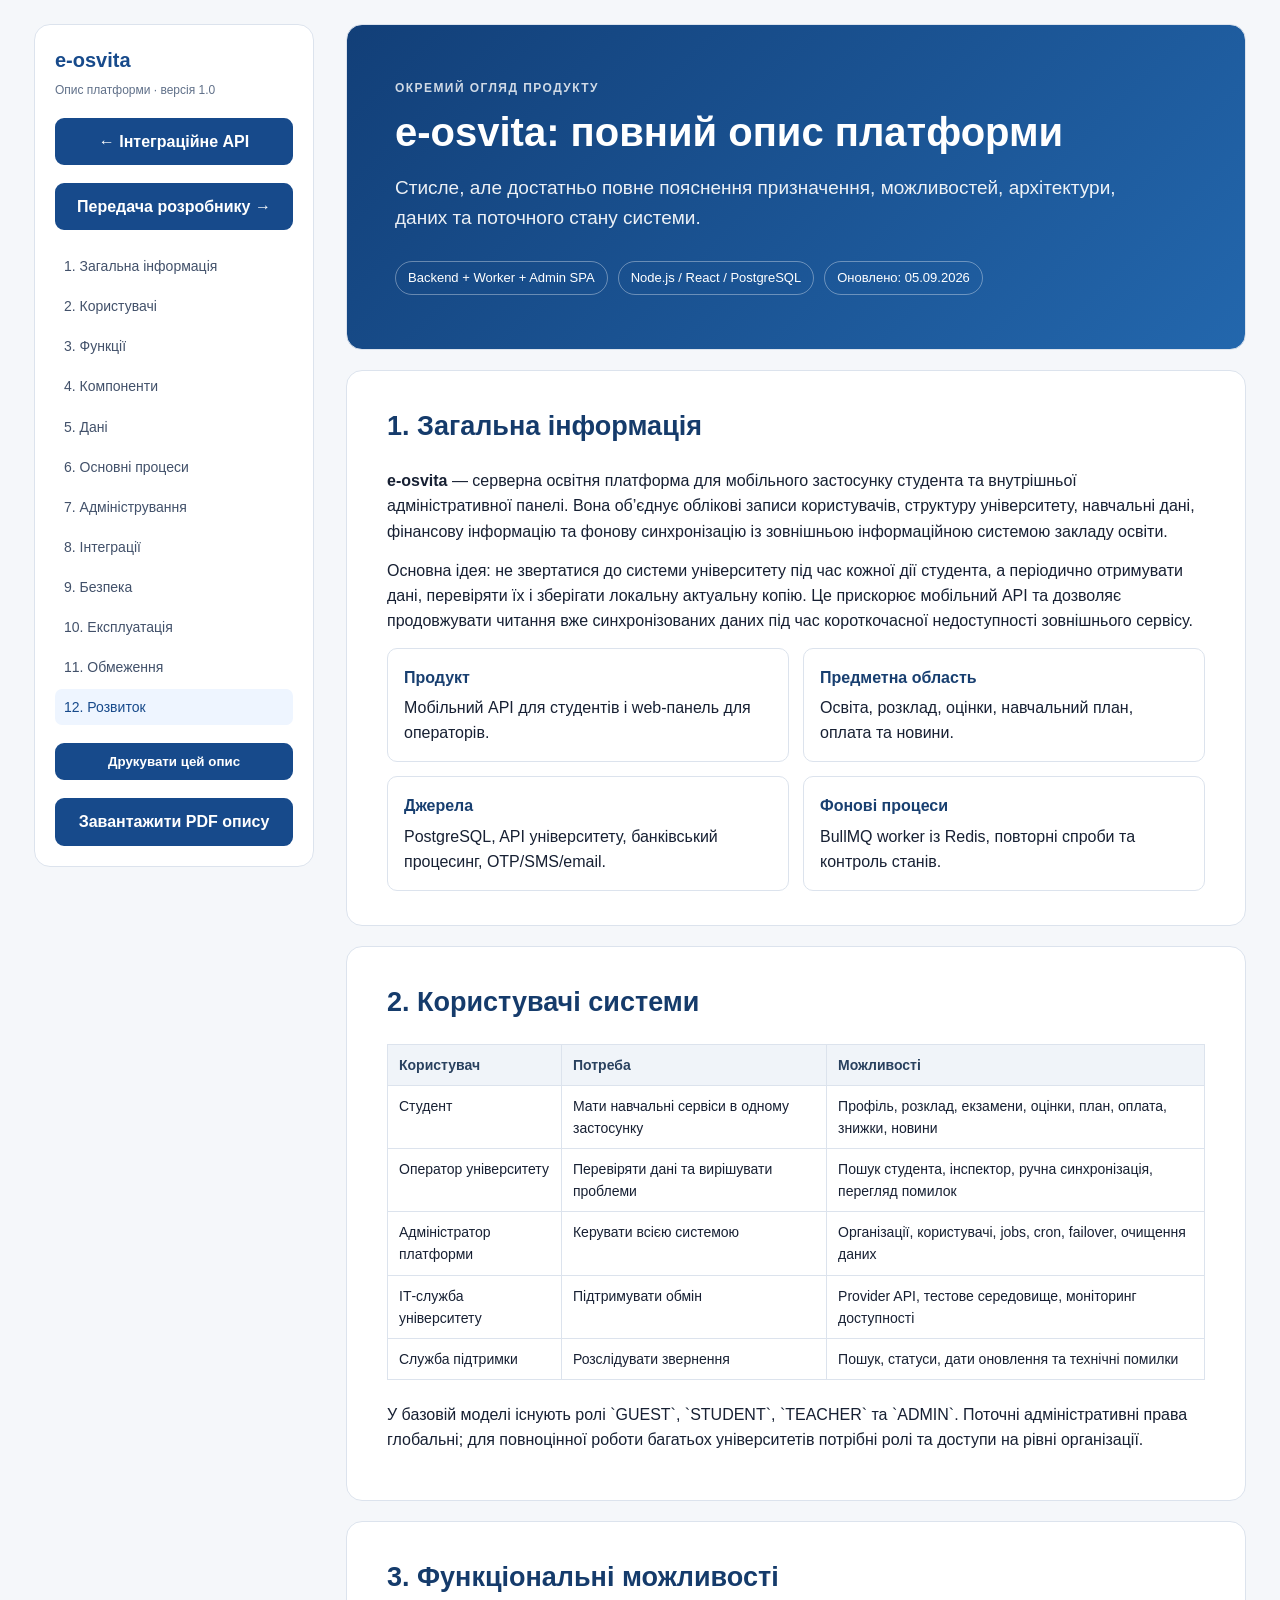
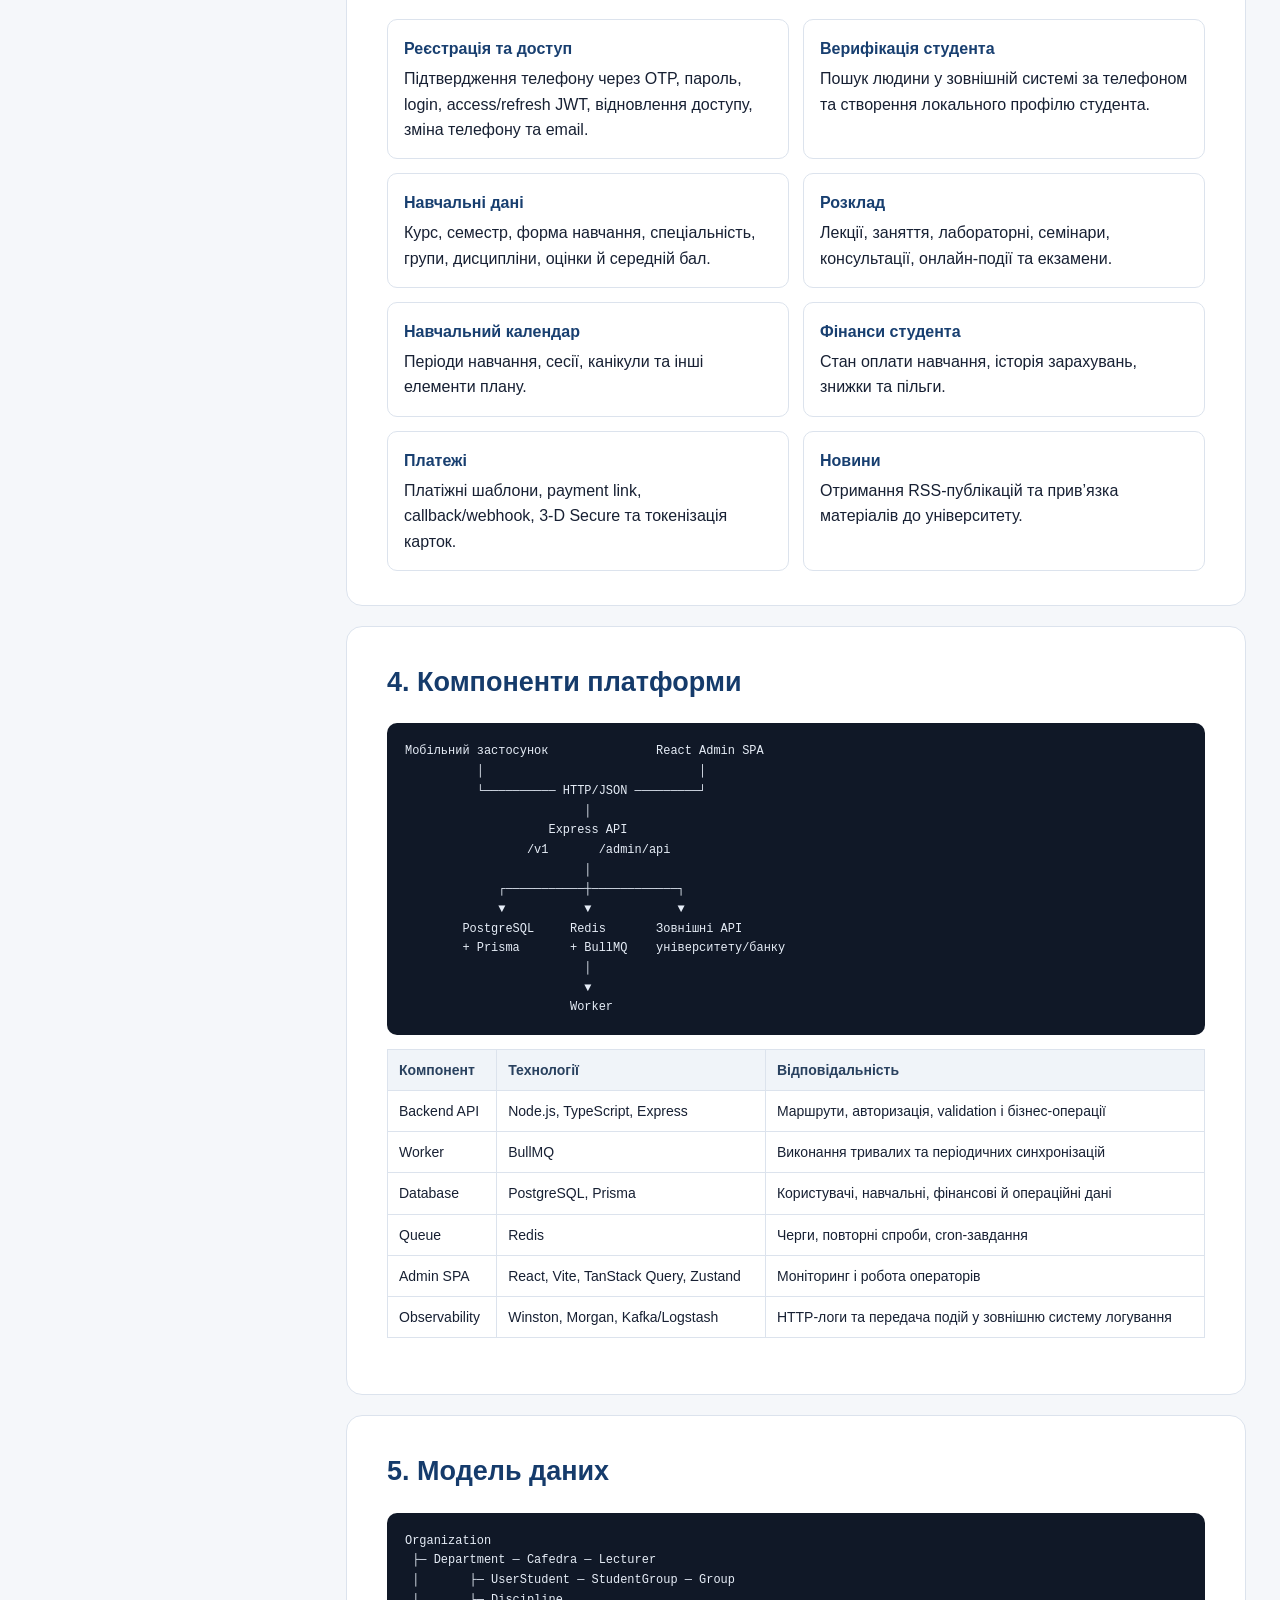
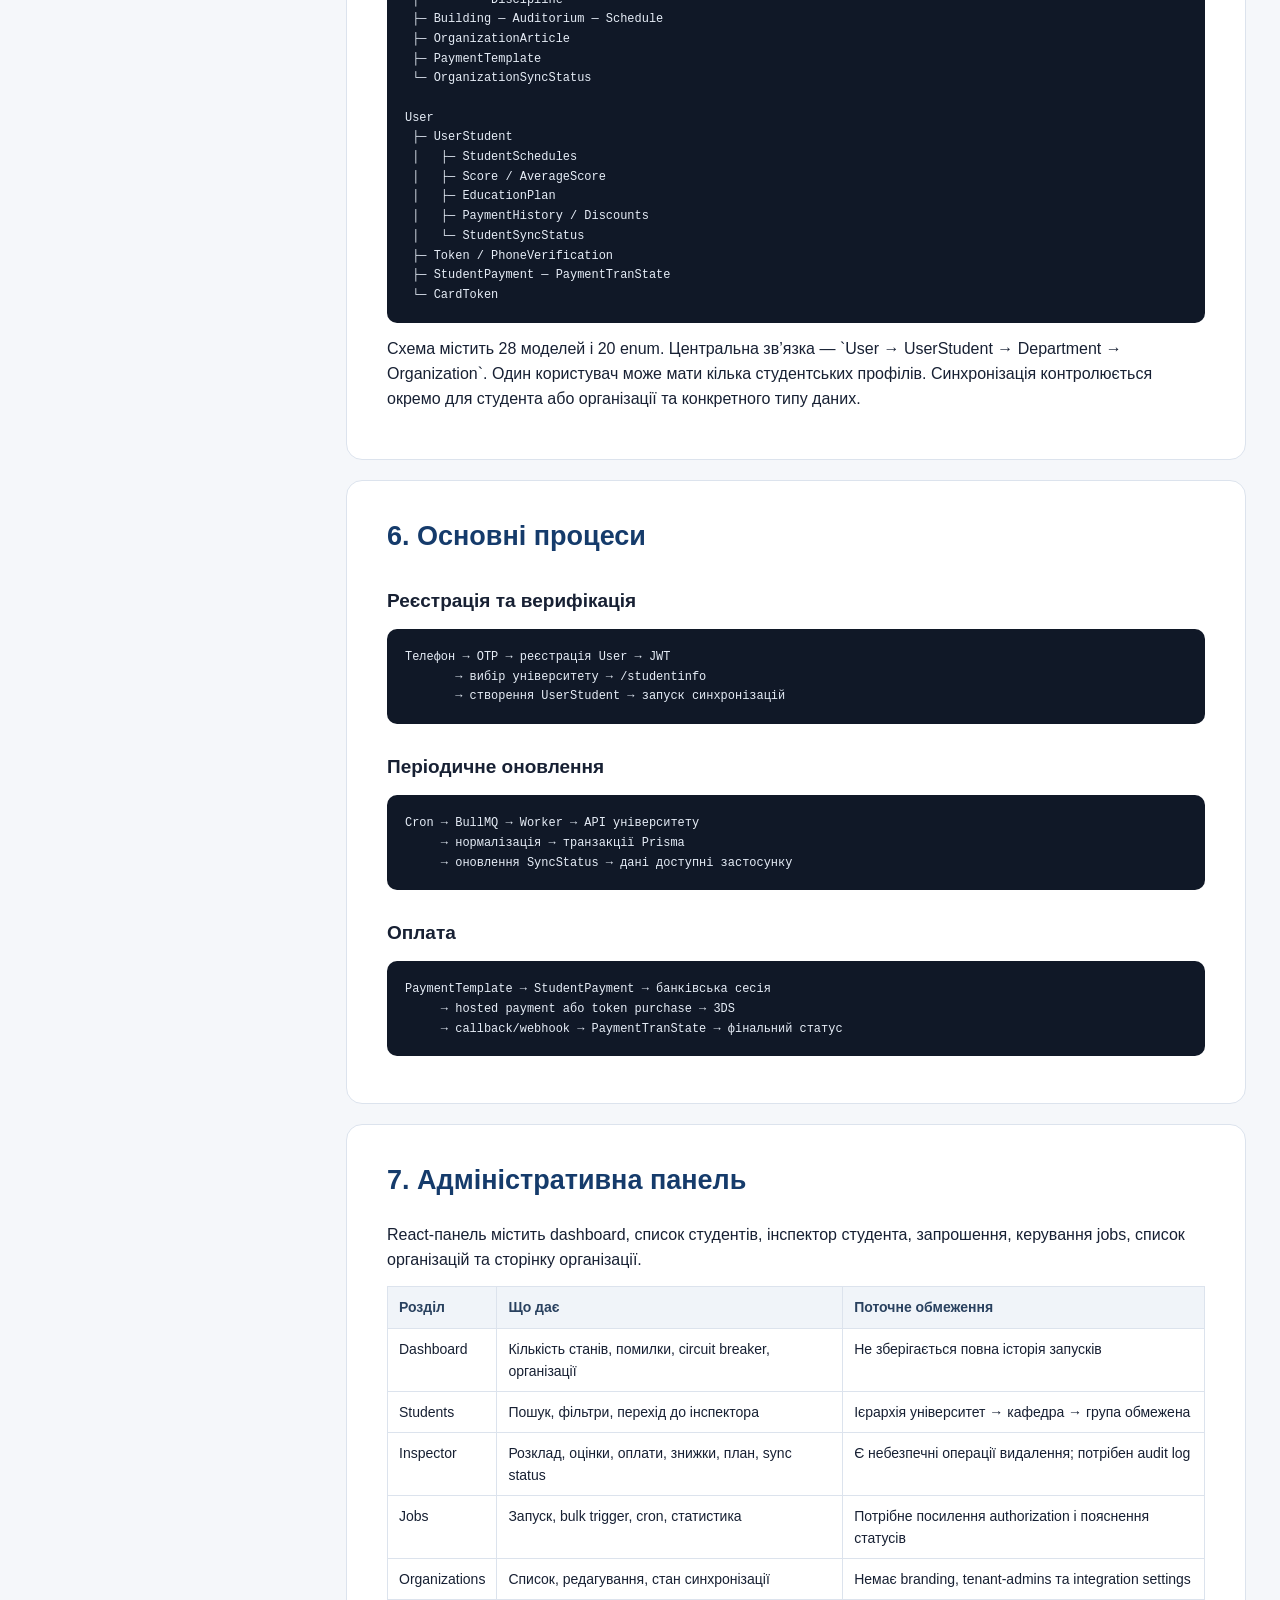
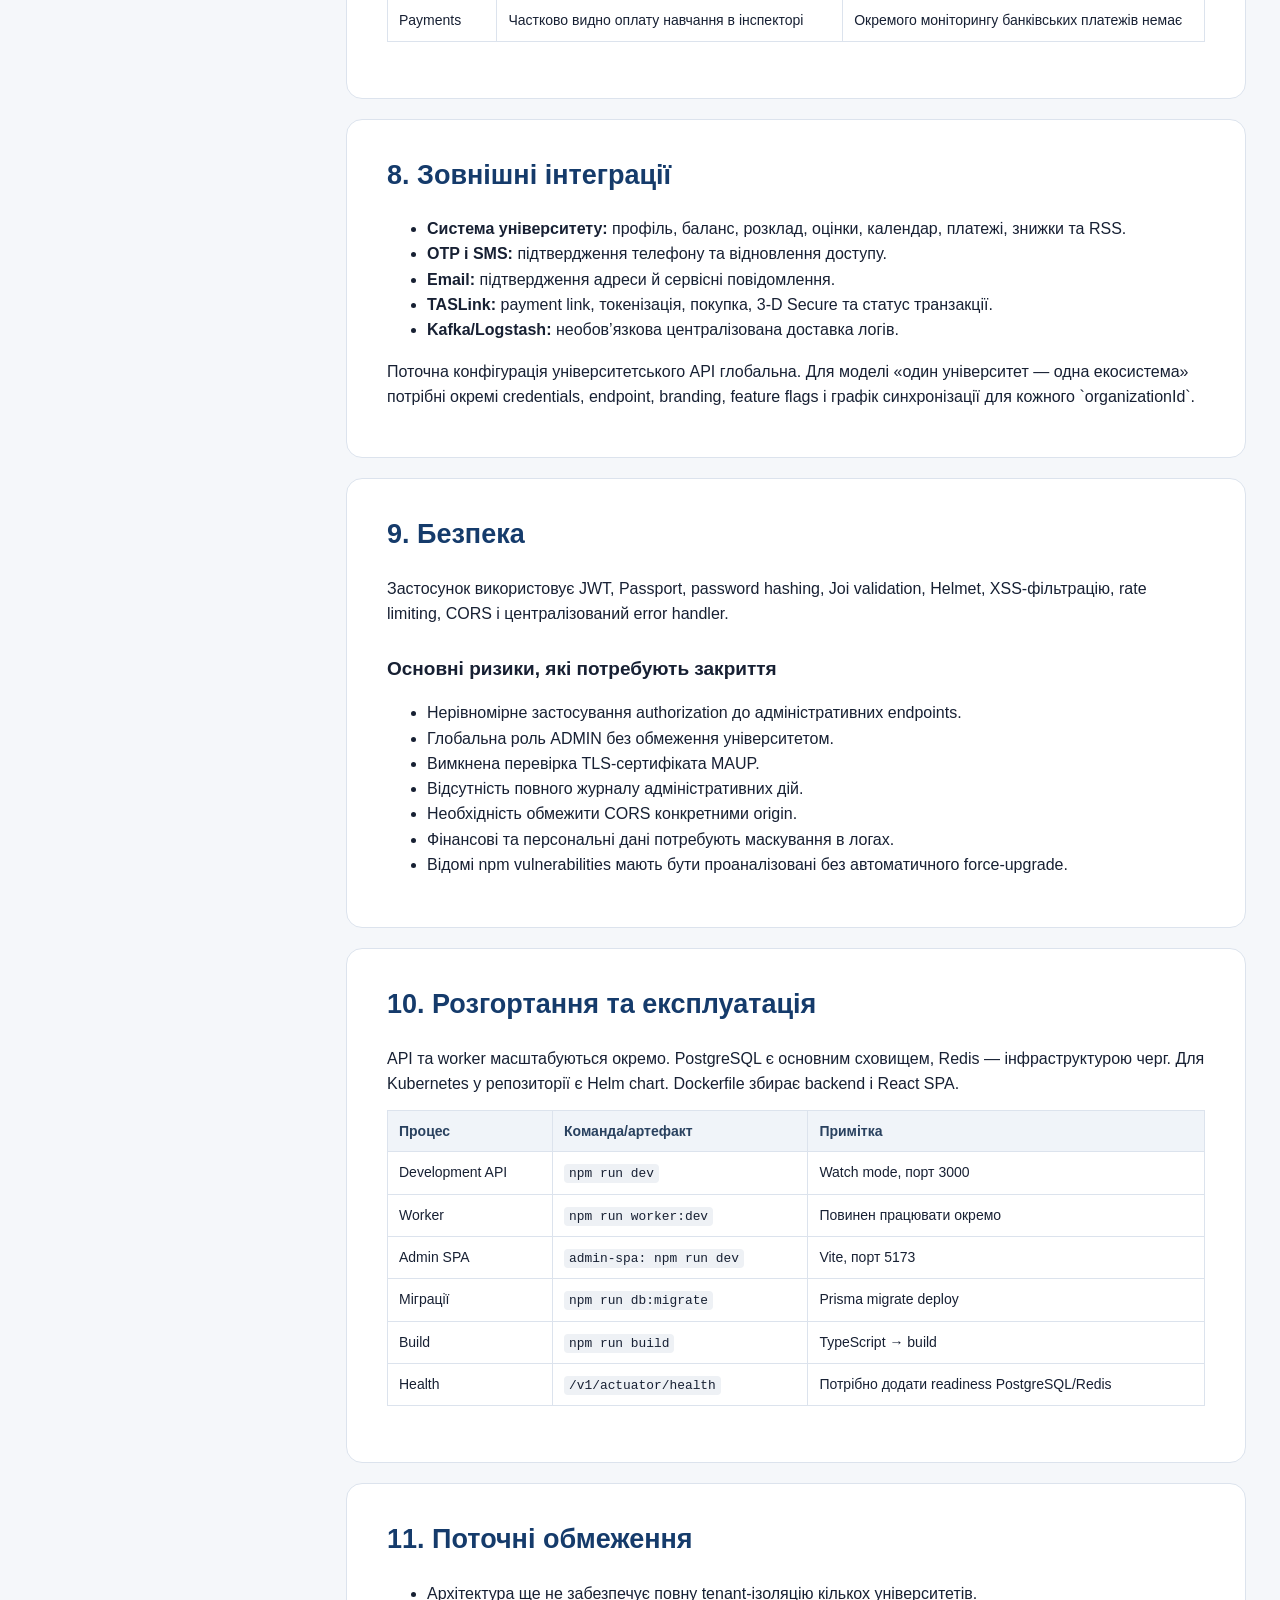
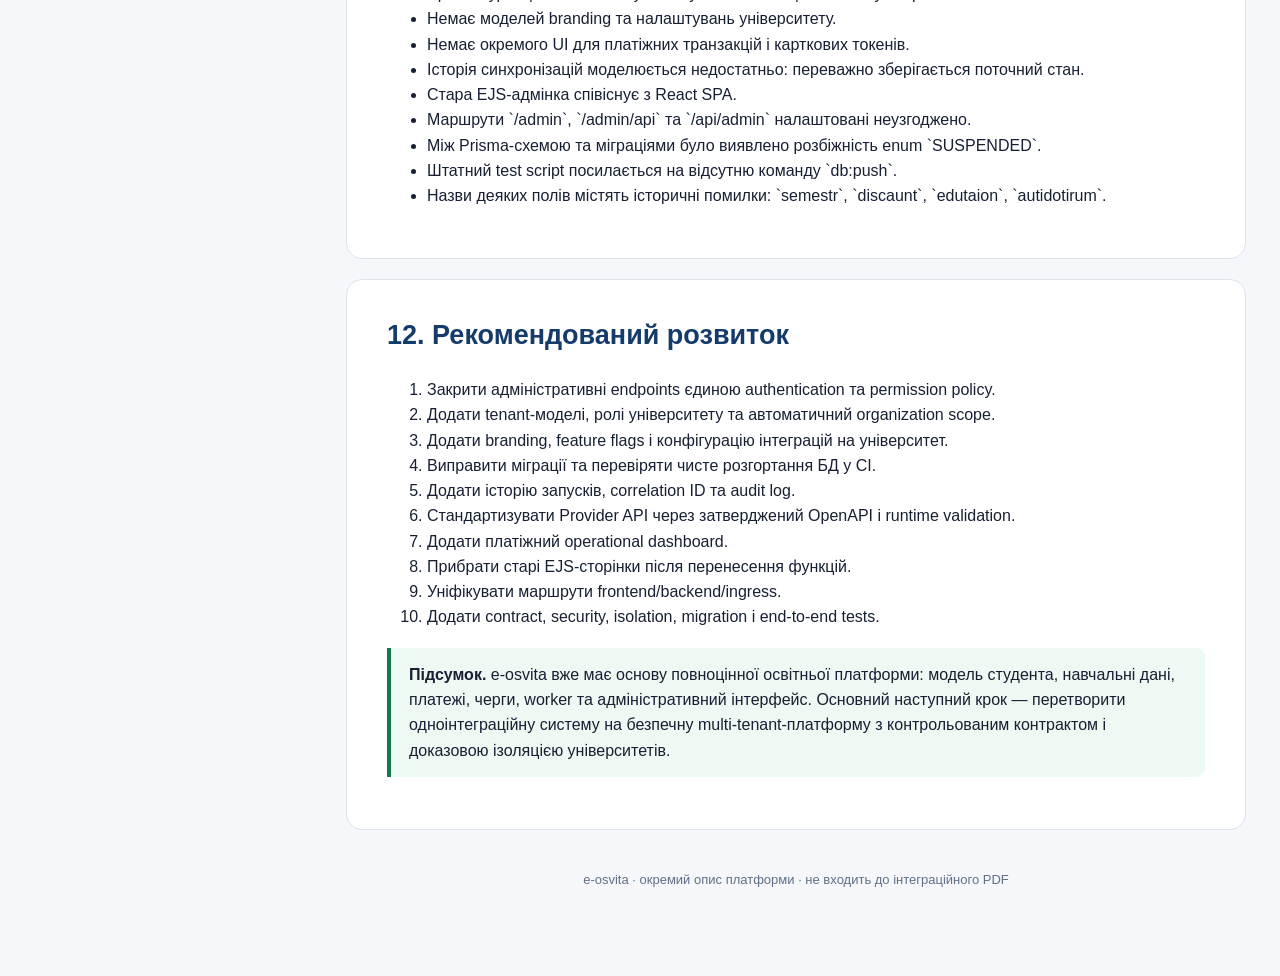
==== application-overview.html @ 5b898981 "Publish e-osvita documentation" ====
<!doctype html>
<html lang="uk">
<head>
  <meta charset="utf-8">
  <meta name="viewport" content="width=device-width,initial-scale=1">
  <title>e-osvita — повний опис платформи</title>
  <meta name="description" content="Стислий повний опис освітньої платформи e-osvita">
  <link rel="stylesheet" href="styles.css">
</head>
<body>
  <div class="layout">
    <aside class="sidebar">
      <div class="brand">e-osvita</div>
      <div class="version">Опис платформи · версія 1.0</div>
      <a class="print-button" style="display:block;text-align:center;text-decoration:none;margin:0 0 18px" href="index.html">← Інтеграційне API</a>
      <a class="print-button" style="display:block;text-align:center;text-decoration:none;margin:0 0 18px" href="developer-handover.html">Передача розробнику →</a>
      <nav class="toc" aria-label="Зміст">
        <a href="#summary">1. Загальна інформація</a>
        <a href="#users">2. Користувачі</a>
        <a href="#functions">3. Функції</a>
        <a href="#components">4. Компоненти</a>
        <a href="#data-model">5. Дані</a>
        <a href="#flows">6. Основні процеси</a>
        <a href="#admin">7. Адміністрування</a>
        <a href="#integrations">8. Інтеграції</a>
        <a href="#security-app">9. Безпека</a>
        <a href="#deployment">10. Експлуатація</a>
        <a href="#limits">11. Обмеження</a>
        <a href="#development">12. Розвиток</a>
      </nav>
      <button class="print-button" type="button" data-print>Друкувати цей опис</button>
      <a class="print-button" style="display:block;text-align:center;text-decoration:none" href="e-osvita-application-overview.pdf" download>Завантажити PDF опису</a>
    </aside>

    <main>
      <header class="hero">
        <div class="eyebrow">Окремий огляд продукту</div>
        <h1>e-osvita: повний опис платформи</h1>
        <p class="lead">Стисле, але достатньо повне пояснення призначення, можливостей, архітектури, даних та поточного стану системи.</p>
        <div class="meta">
          <span class="pill">Backend + Worker + Admin SPA</span>
          <span class="pill">Node.js / React / PostgreSQL</span>
          <span class="pill">Оновлено: 05.09.2026</span>
        </div>
      </header>

      <section id="summary">
        <h2>1. Загальна інформація</h2>
        <p><strong>e-osvita</strong> — серверна освітня платформа для мобільного застосунку студента та внутрішньої адміністративної панелі. Вона об’єднує облікові записи користувачів, структуру університету, навчальні дані, фінансову інформацію та фонову синхронізацію із зовнішньою інформаційною системою закладу освіти.</p>
        <p>Основна ідея: не звертатися до системи університету під час кожної дії студента, а періодично отримувати дані, перевіряти їх і зберігати локальну актуальну копію. Це прискорює мобільний API та дозволяє продовжувати читання вже синхронізованих даних під час короткочасної недоступності зовнішнього сервісу.</p>
        <div class="grid">
          <div class="card"><strong>Продукт</strong>Мобільний API для студентів і web-панель для операторів.</div>
          <div class="card"><strong>Предметна область</strong>Освіта, розклад, оцінки, навчальний план, оплата та новини.</div>
          <div class="card"><strong>Джерела</strong>PostgreSQL, API університету, банківський процесинг, OTP/SMS/email.</div>
          <div class="card"><strong>Фонові процеси</strong>BullMQ worker із Redis, повторні спроби та контроль станів.</div>
        </div>
      </section>

      <section id="users">
        <h2>2. Користувачі системи</h2>
        <table>
          <thead><tr><th>Користувач</th><th>Потреба</th><th>Можливості</th></tr></thead>
          <tbody>
            <tr><td>Студент</td><td>Мати навчальні сервіси в одному застосунку</td><td>Профіль, розклад, екзамени, оцінки, план, оплата, знижки, новини</td></tr>
            <tr><td>Оператор університету</td><td>Перевіряти дані та вирішувати проблеми</td><td>Пошук студента, інспектор, ручна синхронізація, перегляд помилок</td></tr>
            <tr><td>Адміністратор платформи</td><td>Керувати всією системою</td><td>Організації, користувачі, jobs, cron, failover, очищення даних</td></tr>
            <tr><td>ІТ-служба університету</td><td>Підтримувати обмін</td><td>Provider API, тестове середовище, моніторинг доступності</td></tr>
            <tr><td>Служба підтримки</td><td>Розслідувати звернення</td><td>Пошук, статуси, дати оновлення та технічні помилки</td></tr>
          </tbody>
        </table>
        <p>У базовій моделі існують ролі `GUEST`, `STUDENT`, `TEACHER` та `ADMIN`. Поточні адміністративні права глобальні; для повноцінної роботи багатьох університетів потрібні ролі та доступи на рівні організації.</p>
      </section>

      <section id="functions">
        <h2>3. Функціональні можливості</h2>
        <div class="grid">
          <div class="card"><strong>Реєстрація та доступ</strong>Підтвердження телефону через OTP, пароль, login, access/refresh JWT, відновлення доступу, зміна телефону та email.</div>
          <div class="card"><strong>Верифікація студента</strong>Пошук людини у зовнішній системі за телефоном та створення локального профілю студента.</div>
          <div class="card"><strong>Навчальні дані</strong>Курс, семестр, форма навчання, спеціальність, групи, дисципліни, оцінки й середній бал.</div>
          <div class="card"><strong>Розклад</strong>Лекції, заняття, лабораторні, семінари, консультації, онлайн-події та екзамени.</div>
          <div class="card"><strong>Навчальний календар</strong>Періоди навчання, сесії, канікули та інші елементи плану.</div>
          <div class="card"><strong>Фінанси студента</strong>Стан оплати навчання, історія зарахувань, знижки та пільги.</div>
          <div class="card"><strong>Платежі</strong>Платіжні шаблони, payment link, callback/webhook, 3-D Secure та токенізація карток.</div>
          <div class="card"><strong>Новини</strong>Отримання RSS-публікацій та прив’язка матеріалів до університету.</div>
        </div>
      </section>

      <section id="components" class="page-break">
        <h2>4. Компоненти платформи</h2>
        <pre><code>Мобільний застосунок               React Admin SPA
          │                              │
          └────────── HTTP/JSON ─────────┘
                         │
                    Express API
                 /v1       /admin/api
                         │
             ┌───────────┼────────────┐
             ▼           ▼            ▼
        PostgreSQL     Redis       Зовнішні API
        + Prisma       + BullMQ    університету/банку
                         │
                         ▼
                       Worker</code></pre>
        <table>
          <thead><tr><th>Компонент</th><th>Технології</th><th>Відповідальність</th></tr></thead>
          <tbody>
            <tr><td>Backend API</td><td>Node.js, TypeScript, Express</td><td>Маршрути, авторизація, validation і бізнес-операції</td></tr>
            <tr><td>Worker</td><td>BullMQ</td><td>Виконання тривалих та періодичних синхронізацій</td></tr>
            <tr><td>Database</td><td>PostgreSQL, Prisma</td><td>Користувачі, навчальні, фінансові й операційні дані</td></tr>
            <tr><td>Queue</td><td>Redis</td><td>Черги, повторні спроби, cron-завдання</td></tr>
            <tr><td>Admin SPA</td><td>React, Vite, TanStack Query, Zustand</td><td>Моніторинг і робота операторів</td></tr>
            <tr><td>Observability</td><td>Winston, Morgan, Kafka/Logstash</td><td>HTTP-логи та передача подій у зовнішню систему логування</td></tr>
          </tbody>
        </table>
      </section>

      <section id="data-model">
        <h2>5. Модель даних</h2>
        <pre><code>Organization
 ├─ Department ─ Cafedra ─ Lecturer
 │       ├─ UserStudent ─ StudentGroup ─ Group
 │       └─ Discipline
 ├─ Building ─ Auditorium ─ Schedule
 ├─ OrganizationArticle
 ├─ PaymentTemplate
 └─ OrganizationSyncStatus

User
 ├─ UserStudent
 │   ├─ StudentSchedules
 │   ├─ Score / AverageScore
 │   ├─ EducationPlan
 │   ├─ PaymentHistory / Discounts
 │   └─ StudentSyncStatus
 ├─ Token / PhoneVerification
 ├─ StudentPayment ─ PaymentTranState
 └─ CardToken</code></pre>
        <p>Схема містить 28 моделей і 20 enum. Центральна зв’язка — `User → UserStudent → Department → Organization`. Один користувач може мати кілька студентських профілів. Синхронізація контролюється окремо для студента або організації та конкретного типу даних.</p>
      </section>

      <section id="flows">
        <h2>6. Основні процеси</h2>
        <h3>Реєстрація та верифікація</h3>
        <pre><code>Телефон → OTP → реєстрація User → JWT
       → вибір університету → /studentinfo
       → створення UserStudent → запуск синхронізацій</code></pre>
        <h3>Періодичне оновлення</h3>
        <pre><code>Cron → BullMQ → Worker → API університету
     → нормалізація → транзакції Prisma
     → оновлення SyncStatus → дані доступні застосунку</code></pre>
        <h3>Оплата</h3>
        <pre><code>PaymentTemplate → StudentPayment → банківська сесія
     → hosted payment або token purchase → 3DS
     → callback/webhook → PaymentTranState → фінальний статус</code></pre>
      </section>

      <section id="admin">
        <h2>7. Адміністративна панель</h2>
        <p>React-панель містить dashboard, список студентів, інспектор студента, запрошення, керування jobs, список організацій та сторінку організації.</p>
        <table>
          <thead><tr><th>Розділ</th><th>Що дає</th><th>Поточне обмеження</th></tr></thead>
          <tbody>
            <tr><td>Dashboard</td><td>Кількість станів, помилки, circuit breaker, організації</td><td>Не зберігається повна історія запусків</td></tr>
            <tr><td>Students</td><td>Пошук, фільтри, перехід до інспектора</td><td>Ієрархія університет → кафедра → група обмежена</td></tr>
            <tr><td>Inspector</td><td>Розклад, оцінки, оплати, знижки, план, sync status</td><td>Є небезпечні операції видалення; потрібен audit log</td></tr>
            <tr><td>Jobs</td><td>Запуск, bulk trigger, cron, статистика</td><td>Потрібне посилення authorization і пояснення статусів</td></tr>
            <tr><td>Organizations</td><td>Список, редагування, стан синхронізації</td><td>Немає branding, tenant-admins та integration settings</td></tr>
            <tr><td>Payments</td><td>Частково видно оплату навчання в інспекторі</td><td>Окремого моніторингу банківських платежів немає</td></tr>
          </tbody>
        </table>
      </section>

      <section id="integrations">
        <h2>8. Зовнішні інтеграції</h2>
        <ul>
          <li><strong>Система університету:</strong> профіль, баланс, розклад, оцінки, календар, платежі, знижки та RSS.</li>
          <li><strong>OTP і SMS:</strong> підтвердження телефону та відновлення доступу.</li>
          <li><strong>Email:</strong> підтвердження адреси й сервісні повідомлення.</li>
          <li><strong>TASLink:</strong> payment link, токенізація, покупка, 3-D Secure та статус транзакції.</li>
          <li><strong>Kafka/Logstash:</strong> необов’язкова централізована доставка логів.</li>
        </ul>
        <p>Поточна конфігурація університетського API глобальна. Для моделі «один університет — одна екосистема» потрібні окремі credentials, endpoint, branding, feature flags і графік синхронізації для кожного `organizationId`.</p>
      </section>

      <section id="security-app" class="page-break">
        <h2>9. Безпека</h2>
        <p>Застосунок використовує JWT, Passport, password hashing, Joi validation, Helmet, XSS-фільтрацію, rate limiting, CORS і централізований error handler.</p>
        <h3>Основні ризики, які потребують закриття</h3>
        <ul>
          <li>Нерівномірне застосування authorization до адміністративних endpoints.</li>
          <li>Глобальна роль ADMIN без обмеження університетом.</li>
          <li>Вимкнена перевірка TLS-сертифіката MAUP.</li>
          <li>Відсутність повного журналу адміністративних дій.</li>
          <li>Необхідність обмежити CORS конкретними origin.</li>
          <li>Фінансові та персональні дані потребують маскування в логах.</li>
          <li>Відомі npm vulnerabilities мають бути проаналізовані без автоматичного force-upgrade.</li>
        </ul>
      </section>

      <section id="deployment">
        <h2>10. Розгортання та експлуатація</h2>
        <p>API та worker масштабуються окремо. PostgreSQL є основним сховищем, Redis — інфраструктурою черг. Для Kubernetes у репозиторії є Helm chart. Dockerfile збирає backend і React SPA.</p>
        <table>
          <thead><tr><th>Процес</th><th>Команда/артефакт</th><th>Примітка</th></tr></thead>
          <tbody>
            <tr><td>Development API</td><td><code>npm run dev</code></td><td>Watch mode, порт 3000</td></tr>
            <tr><td>Worker</td><td><code>npm run worker:dev</code></td><td>Повинен працювати окремо</td></tr>
            <tr><td>Admin SPA</td><td><code>admin-spa: npm run dev</code></td><td>Vite, порт 5173</td></tr>
            <tr><td>Міграції</td><td><code>npm run db:migrate</code></td><td>Prisma migrate deploy</td></tr>
            <tr><td>Build</td><td><code>npm run build</code></td><td>TypeScript → build</td></tr>
            <tr><td>Health</td><td><code>/v1/actuator/health</code></td><td>Потрібно додати readiness PostgreSQL/Redis</td></tr>
          </tbody>
        </table>
      </section>

      <section id="limits">
        <h2>11. Поточні обмеження</h2>
        <ul>
          <li>Архітектура ще не забезпечує повну tenant-ізоляцію кількох університетів.</li>
          <li>Немає моделей branding та налаштувань університету.</li>
          <li>Немає окремого UI для платіжних транзакцій і карткових токенів.</li>
          <li>Історія синхронізацій моделюється недостатньо: переважно зберігається поточний стан.</li>
          <li>Стара EJS-адмінка співіснує з React SPA.</li>
          <li>Маршрути `/admin`, `/admin/api` та `/api/admin` налаштовані неузгоджено.</li>
          <li>Між Prisma-схемою та міграціями було виявлено розбіжність enum `SUSPENDED`.</li>
          <li>Штатний test script посилається на відсутню команду `db:push`.</li>
          <li>Назви деяких полів містять історичні помилки: `semestr`, `discaunt`, `edutaion`, `autidotirum`.</li>
        </ul>
      </section>

      <section id="development">
        <h2>12. Рекомендований розвиток</h2>
        <ol>
          <li>Закрити адміністративні endpoints єдиною authentication та permission policy.</li>
          <li>Додати tenant-моделі, ролі університету та автоматичний organization scope.</li>
          <li>Додати branding, feature flags і конфігурацію інтеграцій на університет.</li>
          <li>Виправити міграції та перевіряти чисте розгортання БД у CI.</li>
          <li>Додати історію запусків, correlation ID та audit log.</li>
          <li>Стандартизувати Provider API через затверджений OpenAPI і runtime validation.</li>
          <li>Додати платіжний operational dashboard.</li>
          <li>Прибрати старі EJS-сторінки після перенесення функцій.</li>
          <li>Уніфікувати маршрути frontend/backend/ingress.</li>
          <li>Додати contract, security, isolation, migration і end-to-end tests.</li>
        </ol>
        <div class="callout good"><strong>Підсумок.</strong> e-osvita вже має основу повноцінної освітньої платформи: модель студента, навчальні дані, платежі, черги, worker та адміністративний інтерфейс. Основний наступний крок — перетворити одноінтеграційну систему на безпечну multi-tenant-платформу з контрольованим контрактом і доказовою ізоляцією університетів.</div>
      </section>

      <div class="footer">e-osvita · окремий опис платформи · не входить до інтеграційного PDF</div>
    </main>
  </div>
  <script src="app.js"></script>
</body>
</html>
---- styles.css ----
:root {
  --ink: #172033;
  --muted: #607089;
  --line: #dce3ed;
  --brand: #174a8b;
  --brand-soft: #eef5ff;
  --good: #137a4d;
  --warn: #9a6700;
  --danger: #b42318;
  --paper: #fff;
  --canvas: #f5f7fa;
}

* { box-sizing: border-box; }
html { scroll-behavior: smooth; }
body { margin: 0; color: var(--ink); background: var(--canvas); font: 16px/1.58 Arial, sans-serif; }
a { color: var(--brand); }
.layout { display: grid; grid-template-columns: 280px minmax(0, 920px); gap: 32px; max-width: 1260px; margin: 0 auto; padding: 24px; }
.sidebar { position: sticky; top: 16px; align-self: start; max-height: calc(100vh - 32px); overflow: auto; background: var(--paper); border: 1px solid var(--line); border-radius: 16px; padding: 20px; }
.brand { font-weight: 800; color: var(--brand); font-size: 20px; margin-bottom: 4px; }
.version { color: var(--muted); font-size: 12px; margin-bottom: 18px; }
.toc { display: grid; gap: 4px; }
.toc a { color: #42516a; text-decoration: none; padding: 7px 9px; border-radius: 7px; font-size: 14px; }
.toc a:hover, .toc a.active { color: var(--brand); background: var(--brand-soft); }
.print-button { width: 100%; margin-top: 18px; padding: 11px; border: 0; border-radius: 9px; background: var(--brand); color: white; font-weight: 700; cursor: pointer; }
main { min-width: 0; }
.hero, section { background: var(--paper); border: 1px solid var(--line); border-radius: 16px; padding: 34px 40px; margin-bottom: 20px; }
.hero { padding: 54px 48px; background: linear-gradient(135deg, #123f78, #2367ad); color: white; }
.eyebrow { text-transform: uppercase; letter-spacing: .12em; font-size: 12px; font-weight: 700; opacity: .8; }
h1 { font-size: 40px; line-height: 1.12; margin: 12px 0 18px; }
h2 { margin: 0 0 20px; color: #153b6b; font-size: 27px; }
h3 { margin: 28px 0 10px; font-size: 19px; }
p { margin: 8px 0 14px; }
.lead { font-size: 19px; max-width: 760px; opacity: .92; }
.meta { display: flex; flex-wrap: wrap; gap: 10px; margin-top: 28px; }
.pill { border: 1px solid rgba(255,255,255,.35); border-radius: 999px; padding: 6px 12px; font-size: 13px; }
.callout { border-left: 4px solid var(--brand); background: var(--brand-soft); padding: 14px 18px; margin: 18px 0; border-radius: 0 9px 9px 0; }
.callout.warning { border-color: var(--warn); background: #fff8e6; }
.callout.danger { border-color: var(--danger); background: #fff1f0; }
.callout.good { border-color: var(--good); background: #edf9f3; }
.grid { display: grid; grid-template-columns: repeat(2, minmax(0, 1fr)); gap: 14px; }
.card { border: 1px solid var(--line); border-radius: 10px; padding: 16px; }
.card strong { display: block; color: #183f70; margin-bottom: 5px; }
table { width: 100%; border-collapse: collapse; margin: 14px 0 22px; font-size: 14px; }
th, td { border: 1px solid var(--line); text-align: left; vertical-align: top; padding: 9px 11px; }
th { background: #f0f4f9; color: #29415f; }
code { font-family: "Courier New", monospace; font-size: .92em; background: #eef1f5; padding: 2px 5px; border-radius: 4px; }
pre { overflow: auto; background: #101827; color: #e6edf7; border-radius: 10px; padding: 18px; line-height: 1.48; font-size: 13px; }
pre code { background: transparent; padding: 0; color: inherit; }
.method { display: inline-block; min-width: 48px; text-align: center; color: white; background: #1f6f50; padding: 2px 7px; border-radius: 4px; font: 700 11px Arial; }
.status { font-weight: 700; }
.current { color: var(--warn); }
.target { color: var(--good); }
.page-break { break-before: page; }
.footer { text-align: center; color: var(--muted); font-size: 13px; padding: 20px; }

@media (max-width: 900px) {
  .layout { display: block; padding: 12px; }
  .sidebar { position: static; max-height: none; margin-bottom: 14px; }
  .toc { grid-template-columns: repeat(2, minmax(0, 1fr)); }
  .hero, section { padding: 25px 20px; }
  h1 { font-size: 31px; }
  .grid { grid-template-columns: 1fr; }
}

@page { size: A4; margin: 16mm 14mm 18mm; }
@media print {
  body { background: white; font-size: 10pt; color: #111827; }
  .layout { display: block; max-width: none; padding: 0; }
  .sidebar { display: none; }
  .hero, section { border: 0; border-radius: 0; padding: 0; margin: 0 0 9mm; }
  .hero { min-height: 238mm; display: flex; flex-direction: column; justify-content: center; background: white; color: #17365d; break-after: page; }
  h1 { font-size: 27pt; }
  h2 { font-size: 18pt; border-bottom: 1px solid #9fb4cc; padding-bottom: 3mm; break-after: avoid; }
  h3 { font-size: 13pt; break-after: avoid; }
  table, pre, .card, .callout { break-inside: avoid; }
  pre { white-space: pre-wrap; font-size: 8pt; }
  a { color: inherit; text-decoration: none; }
  .footer { display: none; }
}
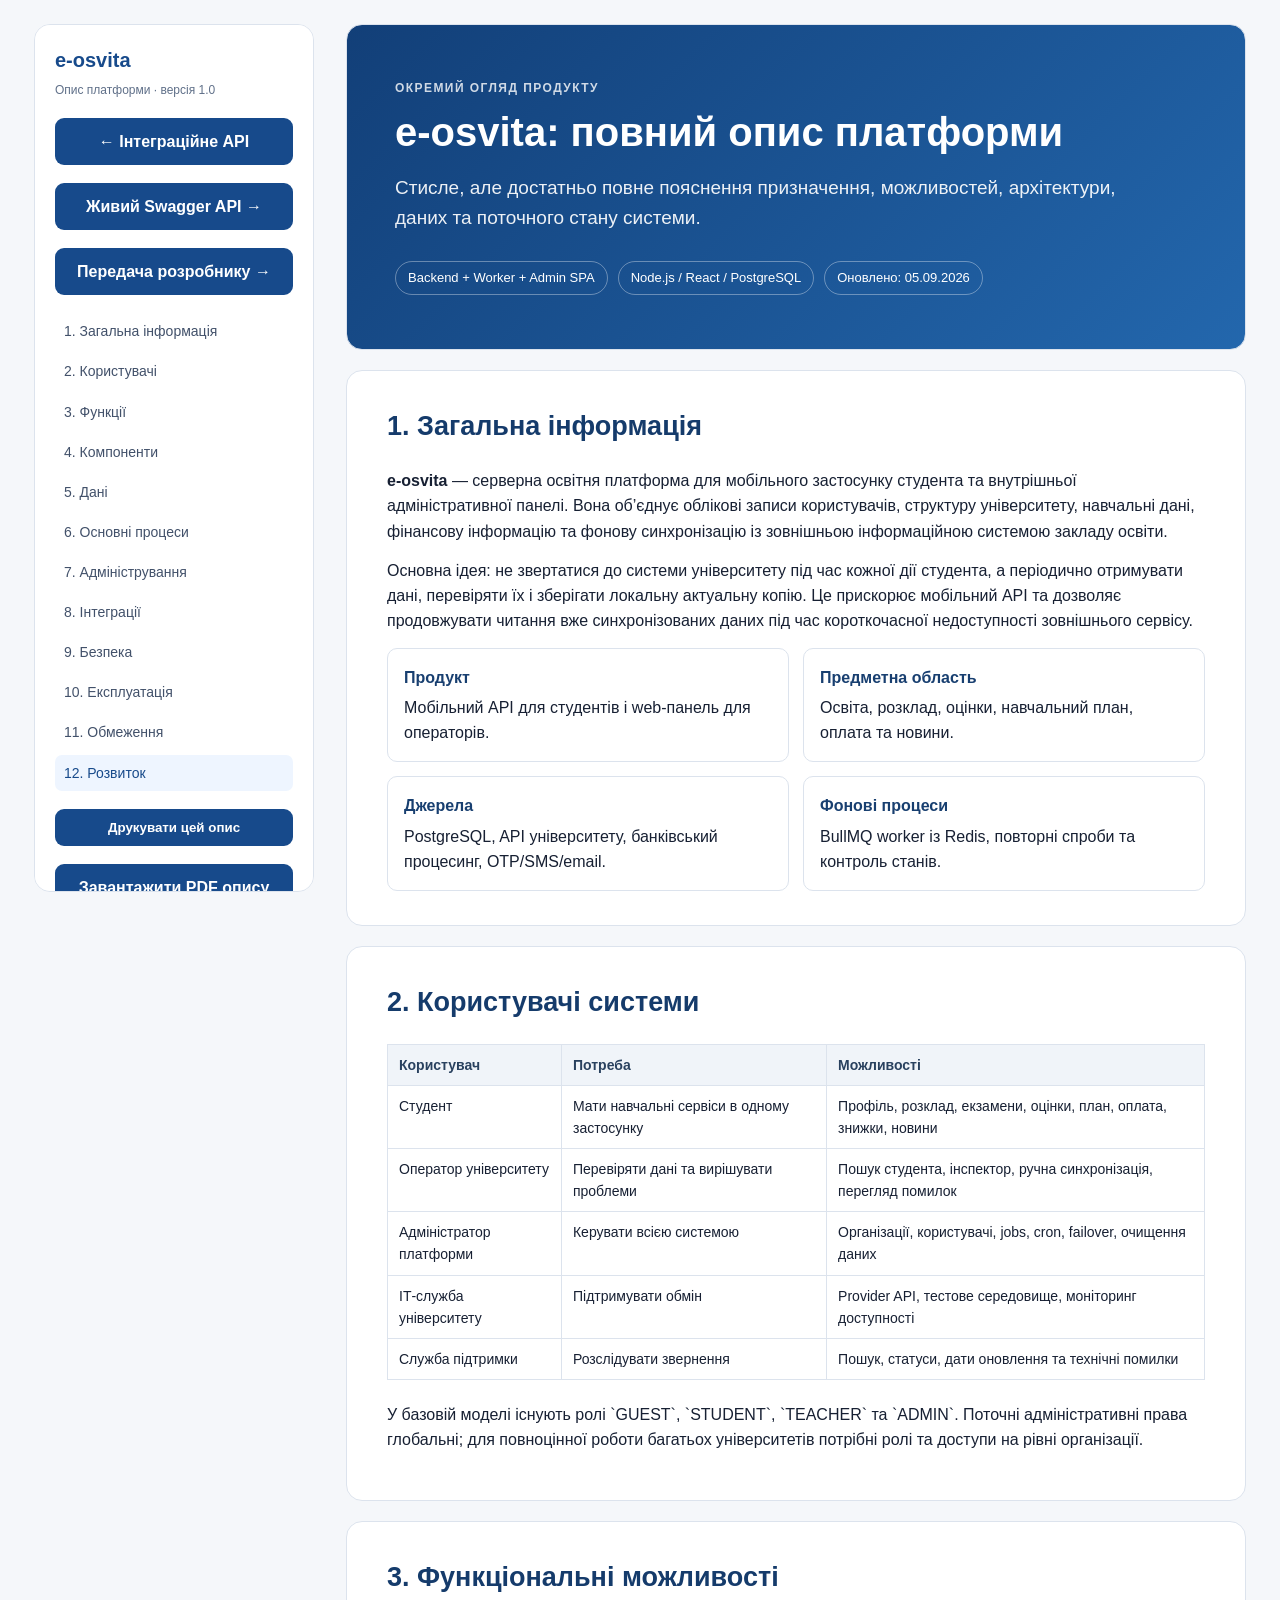
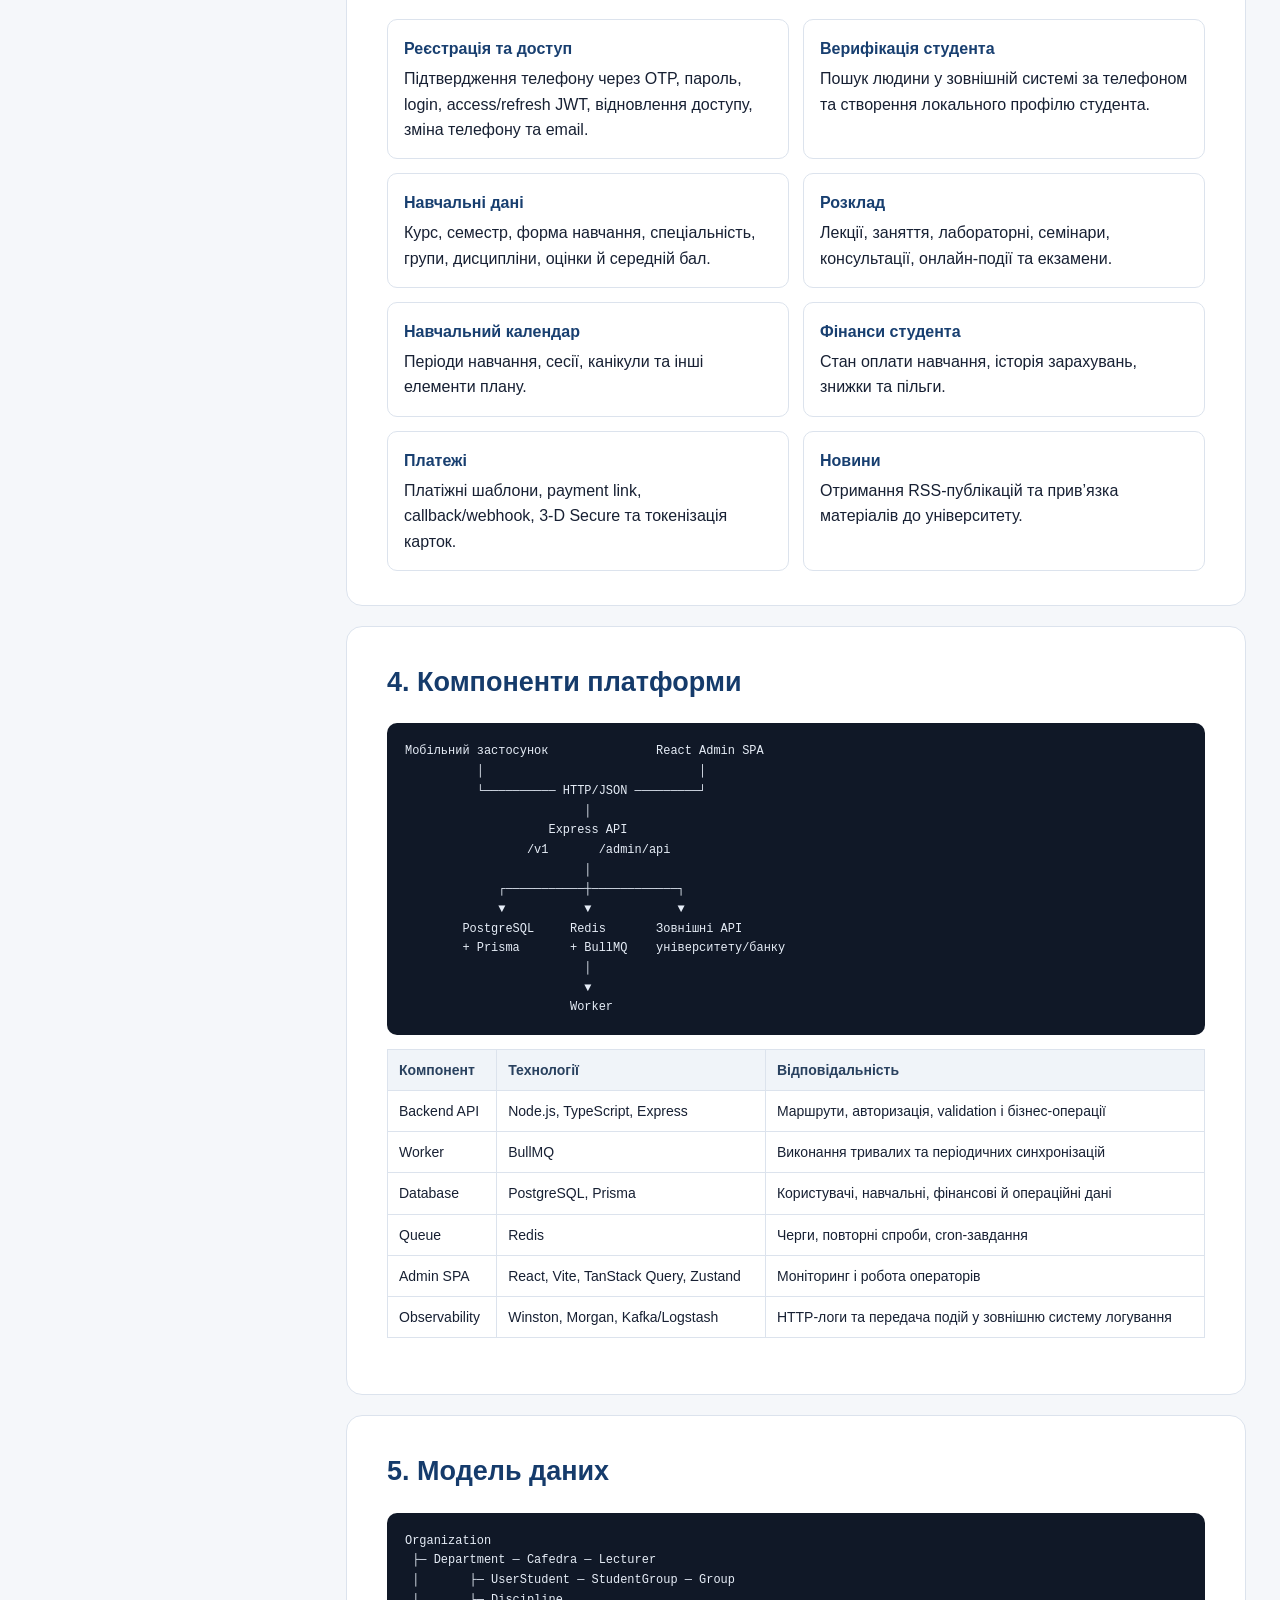
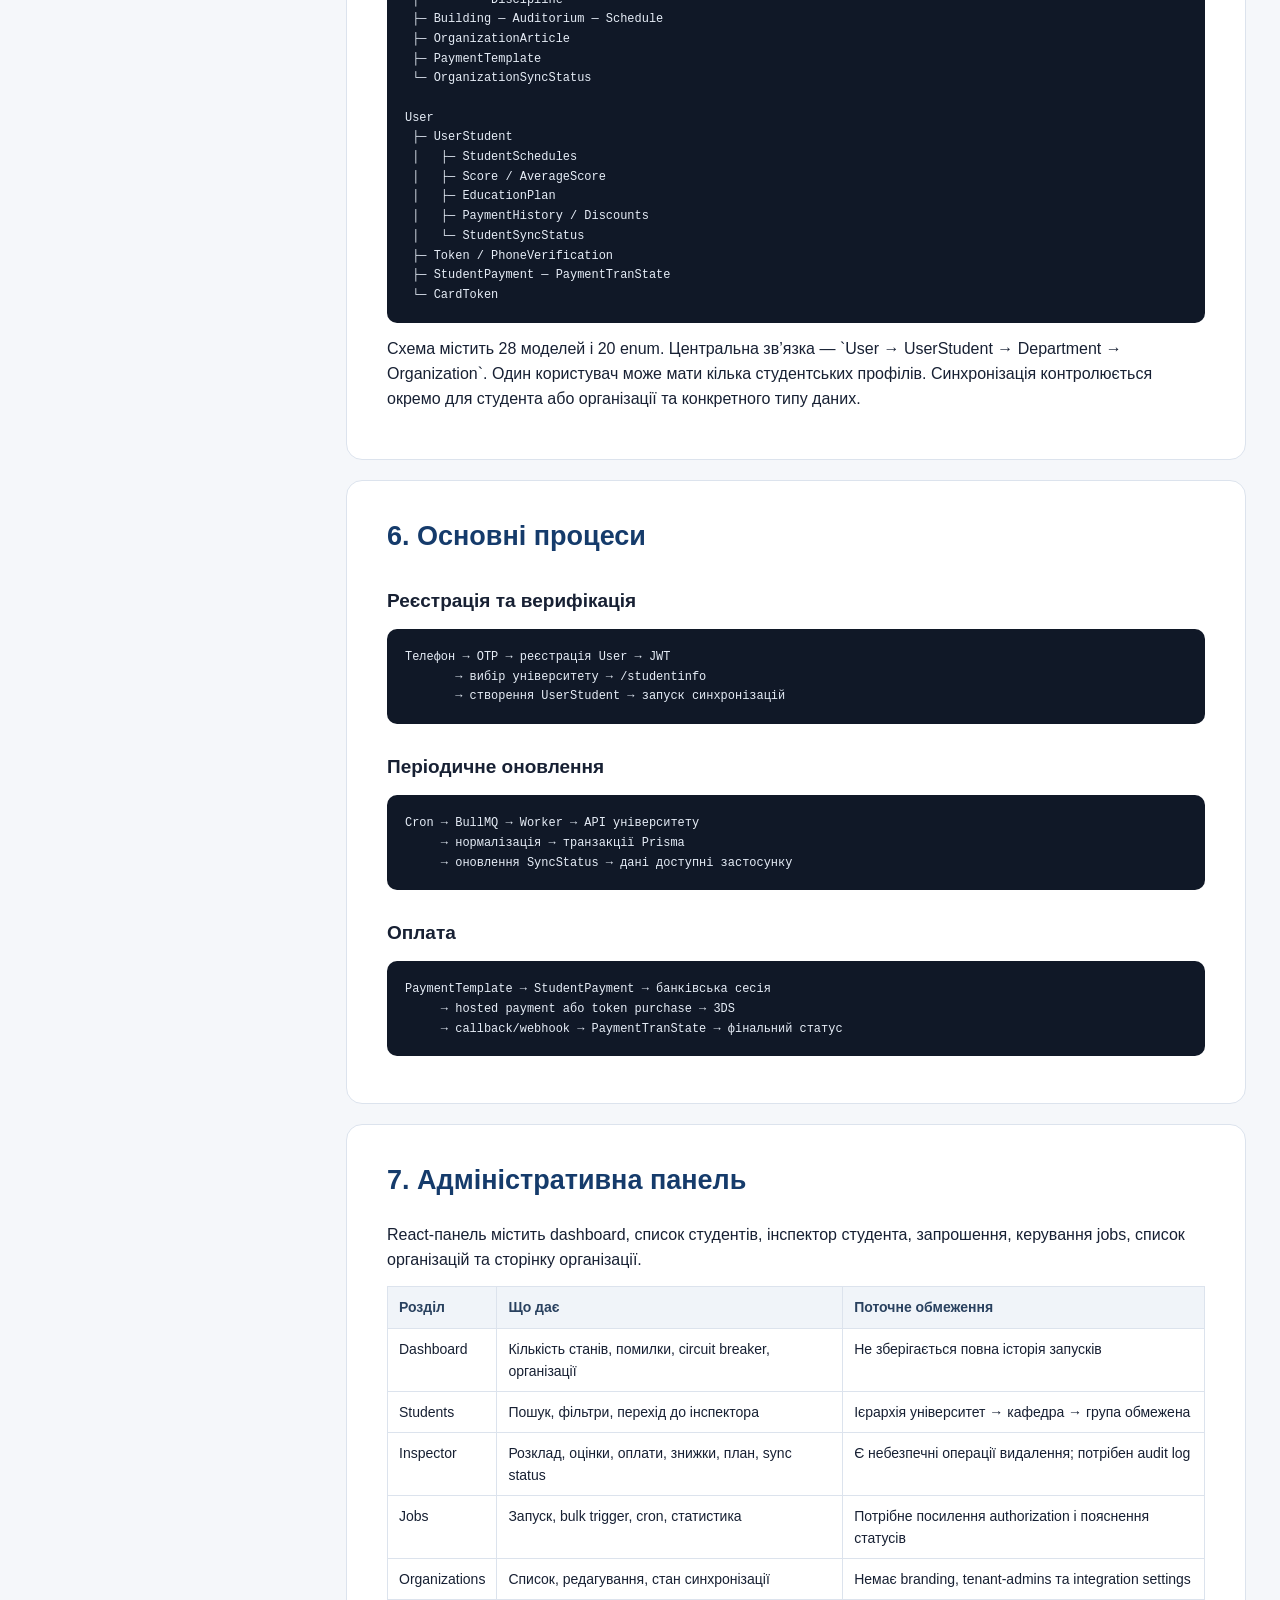
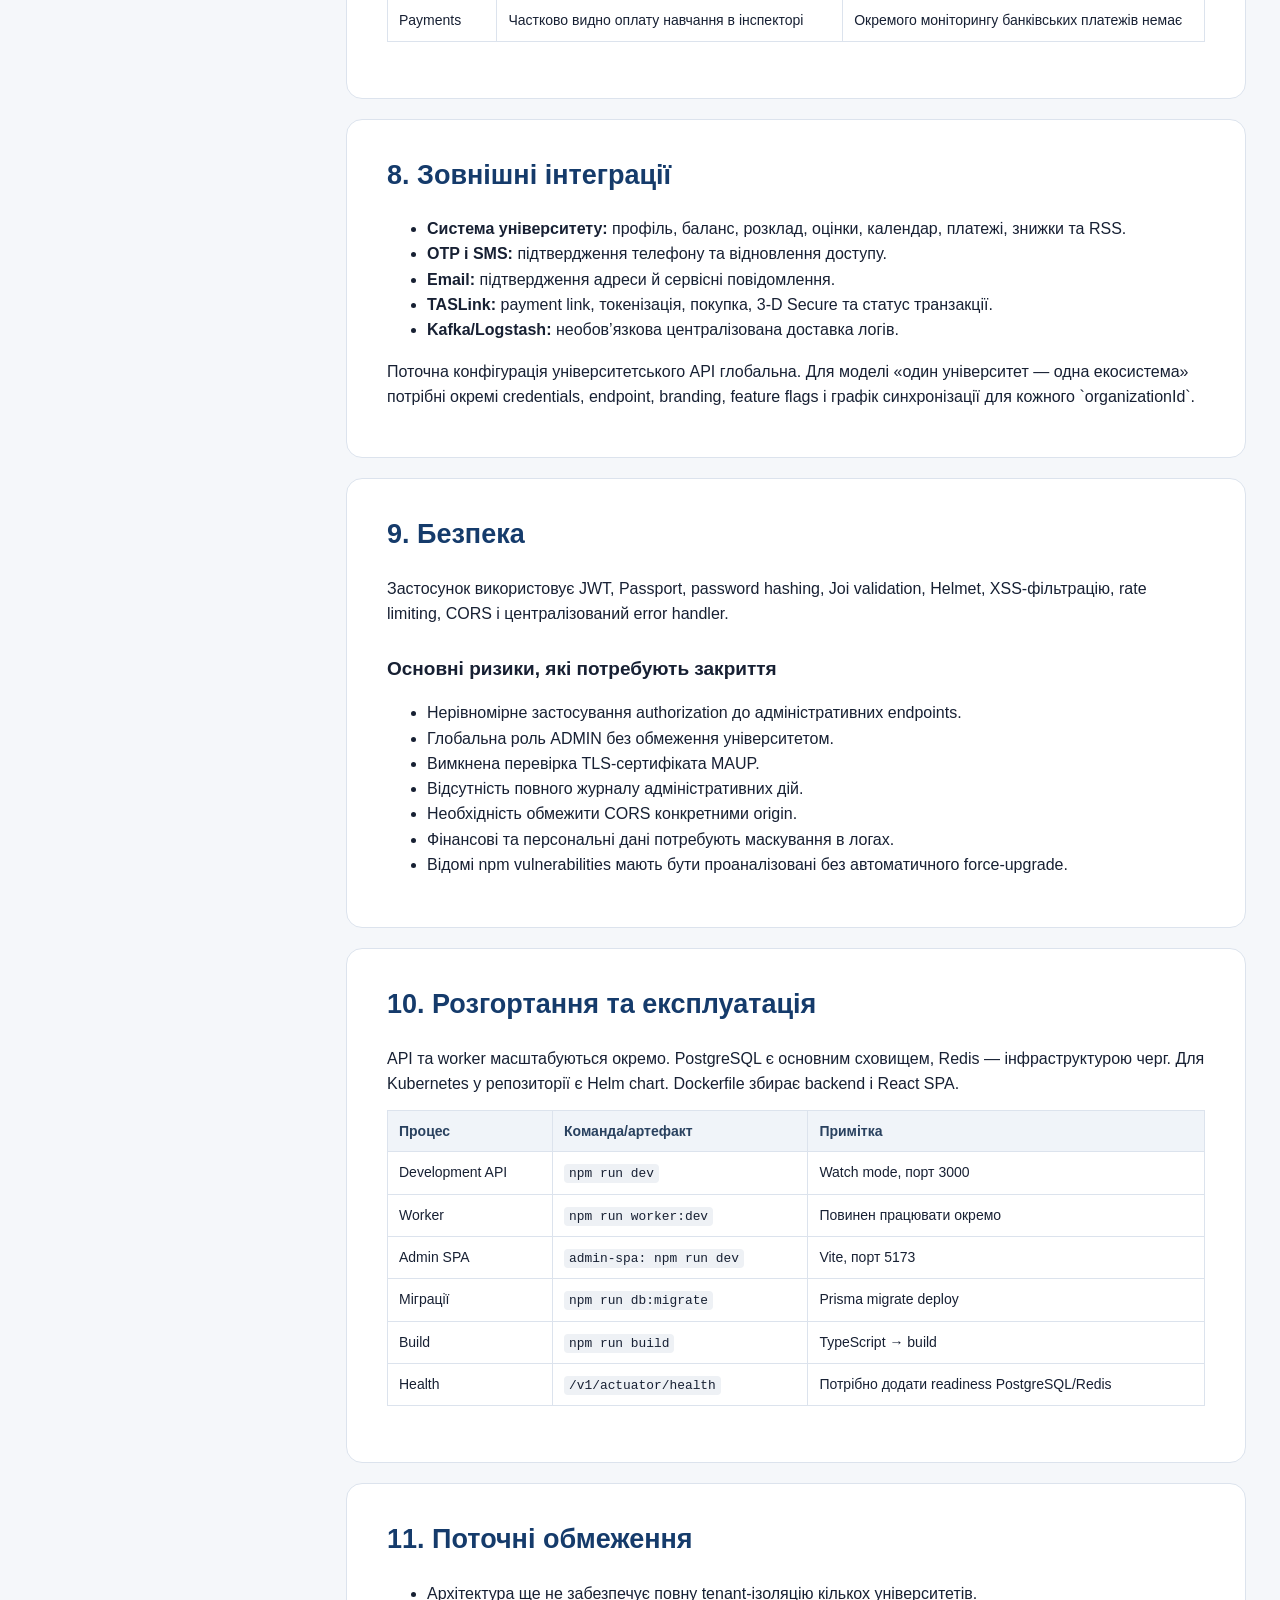
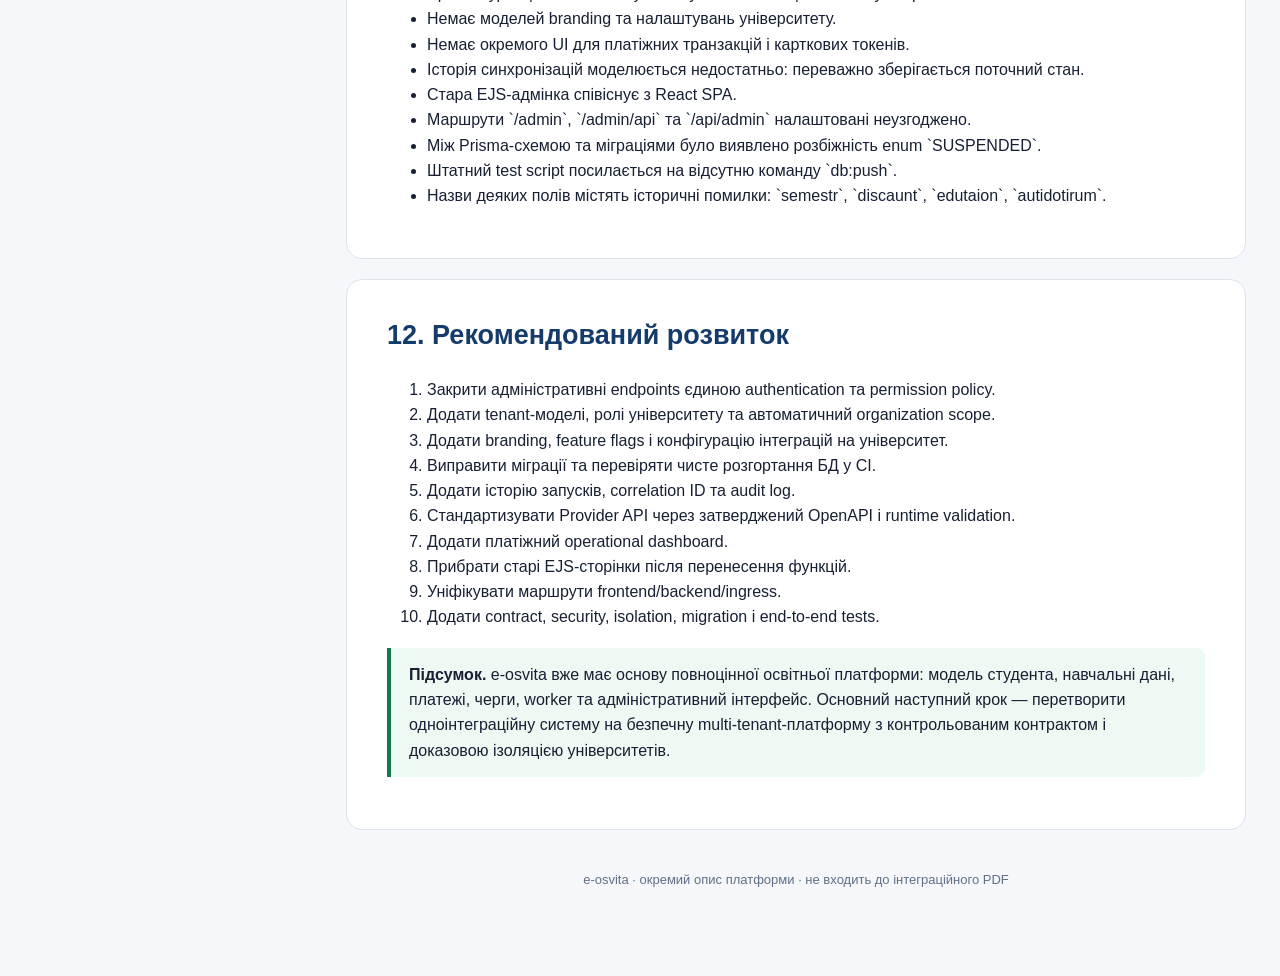
==== commit 68cf2301: "Add public interactive university API documentation" ====
--- a/application-overview.html
+++ b/application-overview.html
@@ -13,6 +13,7 @@
       <div class="brand">e-osvita</div>
       <div class="version">Опис платформи · версія 1.0</div>
       <a class="print-button" style="display:block;text-align:center;text-decoration:none;margin:0 0 18px" href="index.html">← Інтеграційне API</a>
+      <a class="print-button" style="display:block;text-align:center;text-decoration:none;margin:0 0 18px" href="swagger.html">Живий Swagger API →</a>
       <a class="print-button" style="display:block;text-align:center;text-decoration:none;margin:0 0 18px" href="developer-handover.html">Передача розробнику →</a>
       <nav class="toc" aria-label="Зміст">
         <a href="#summary">1. Загальна інформація</a>
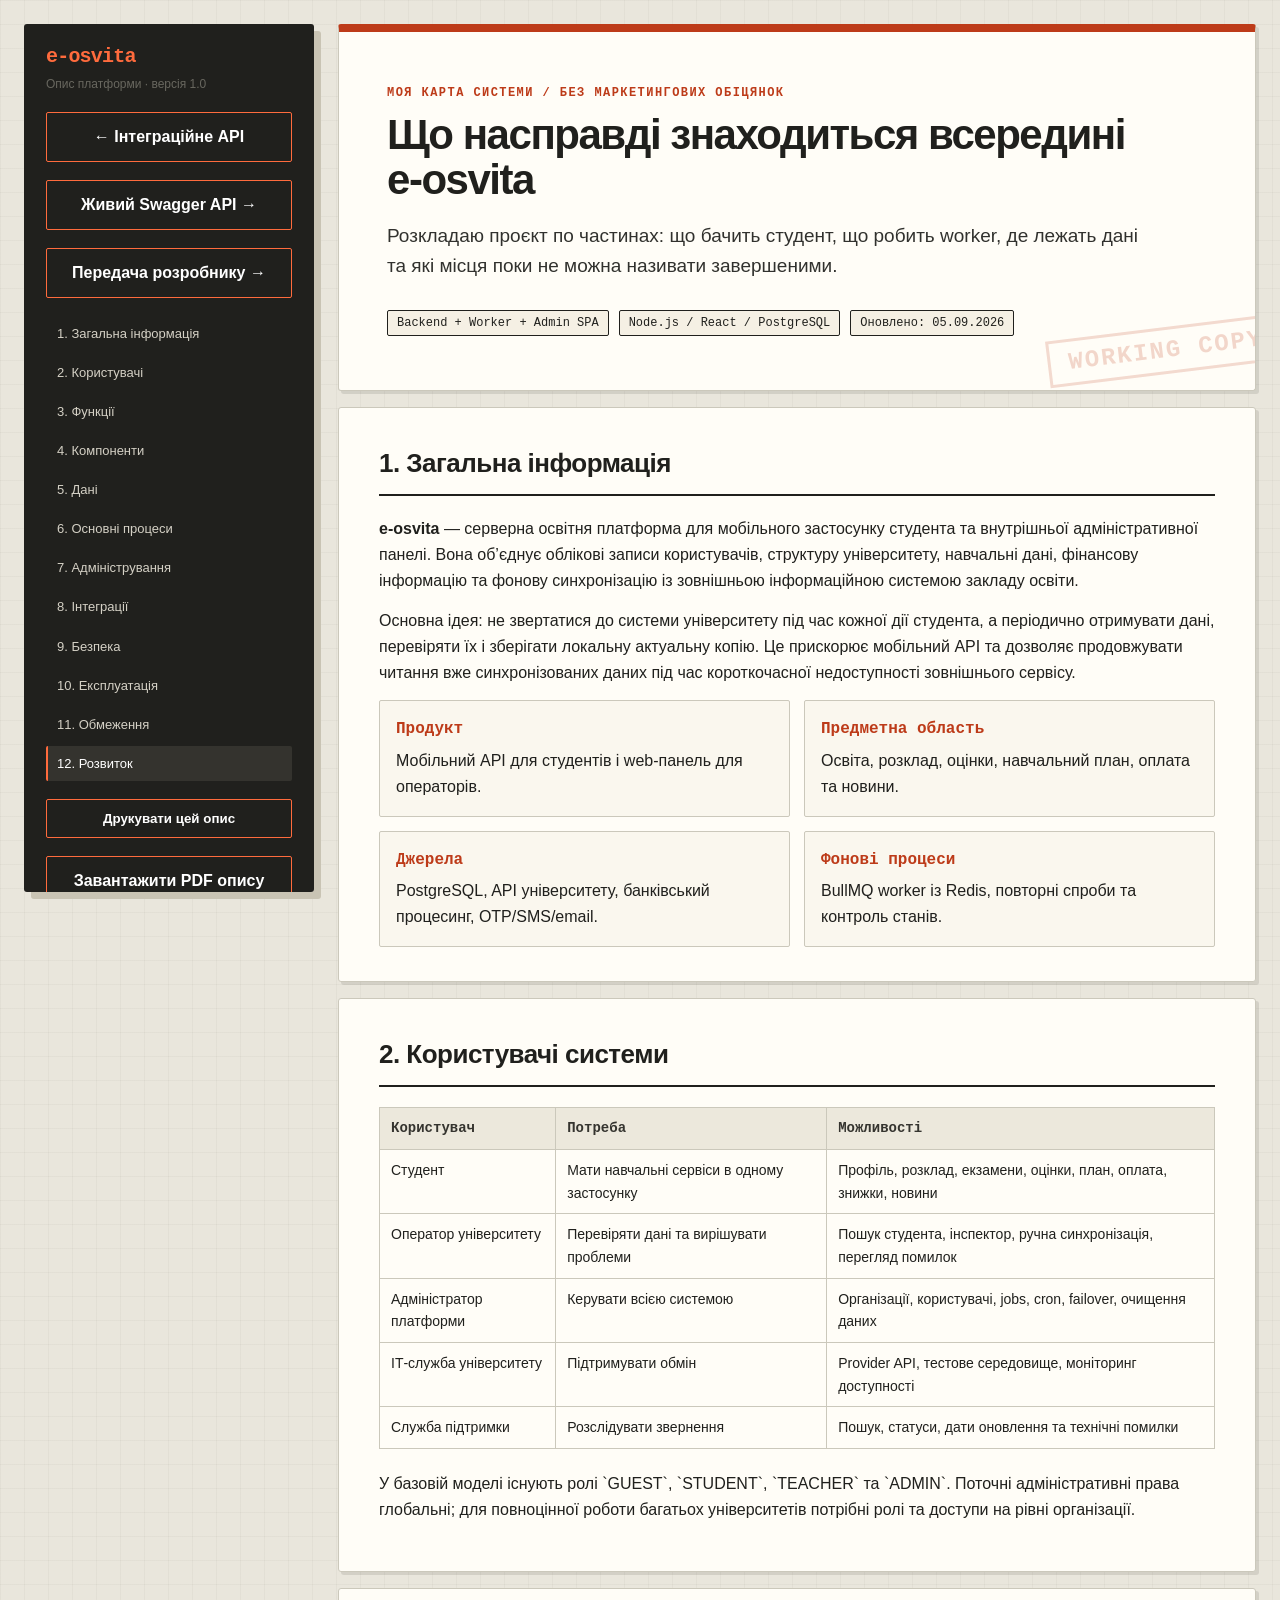
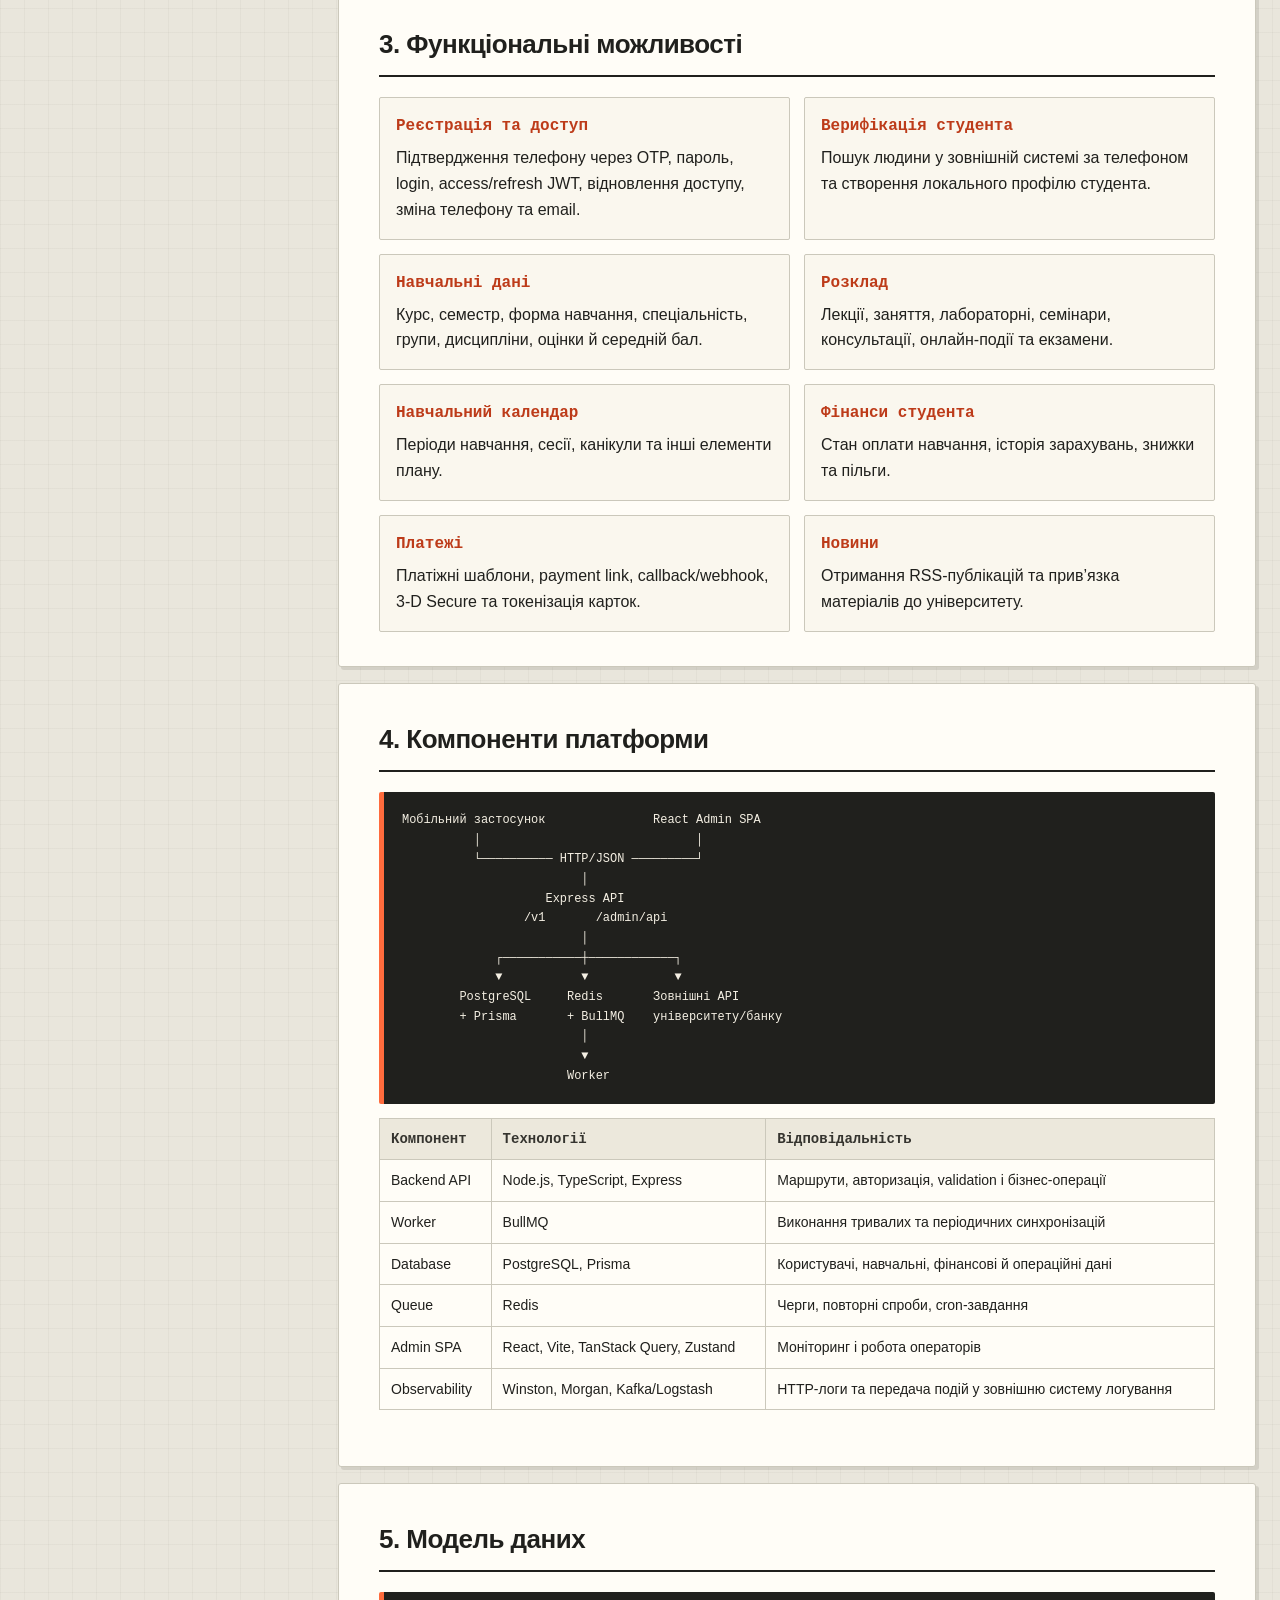
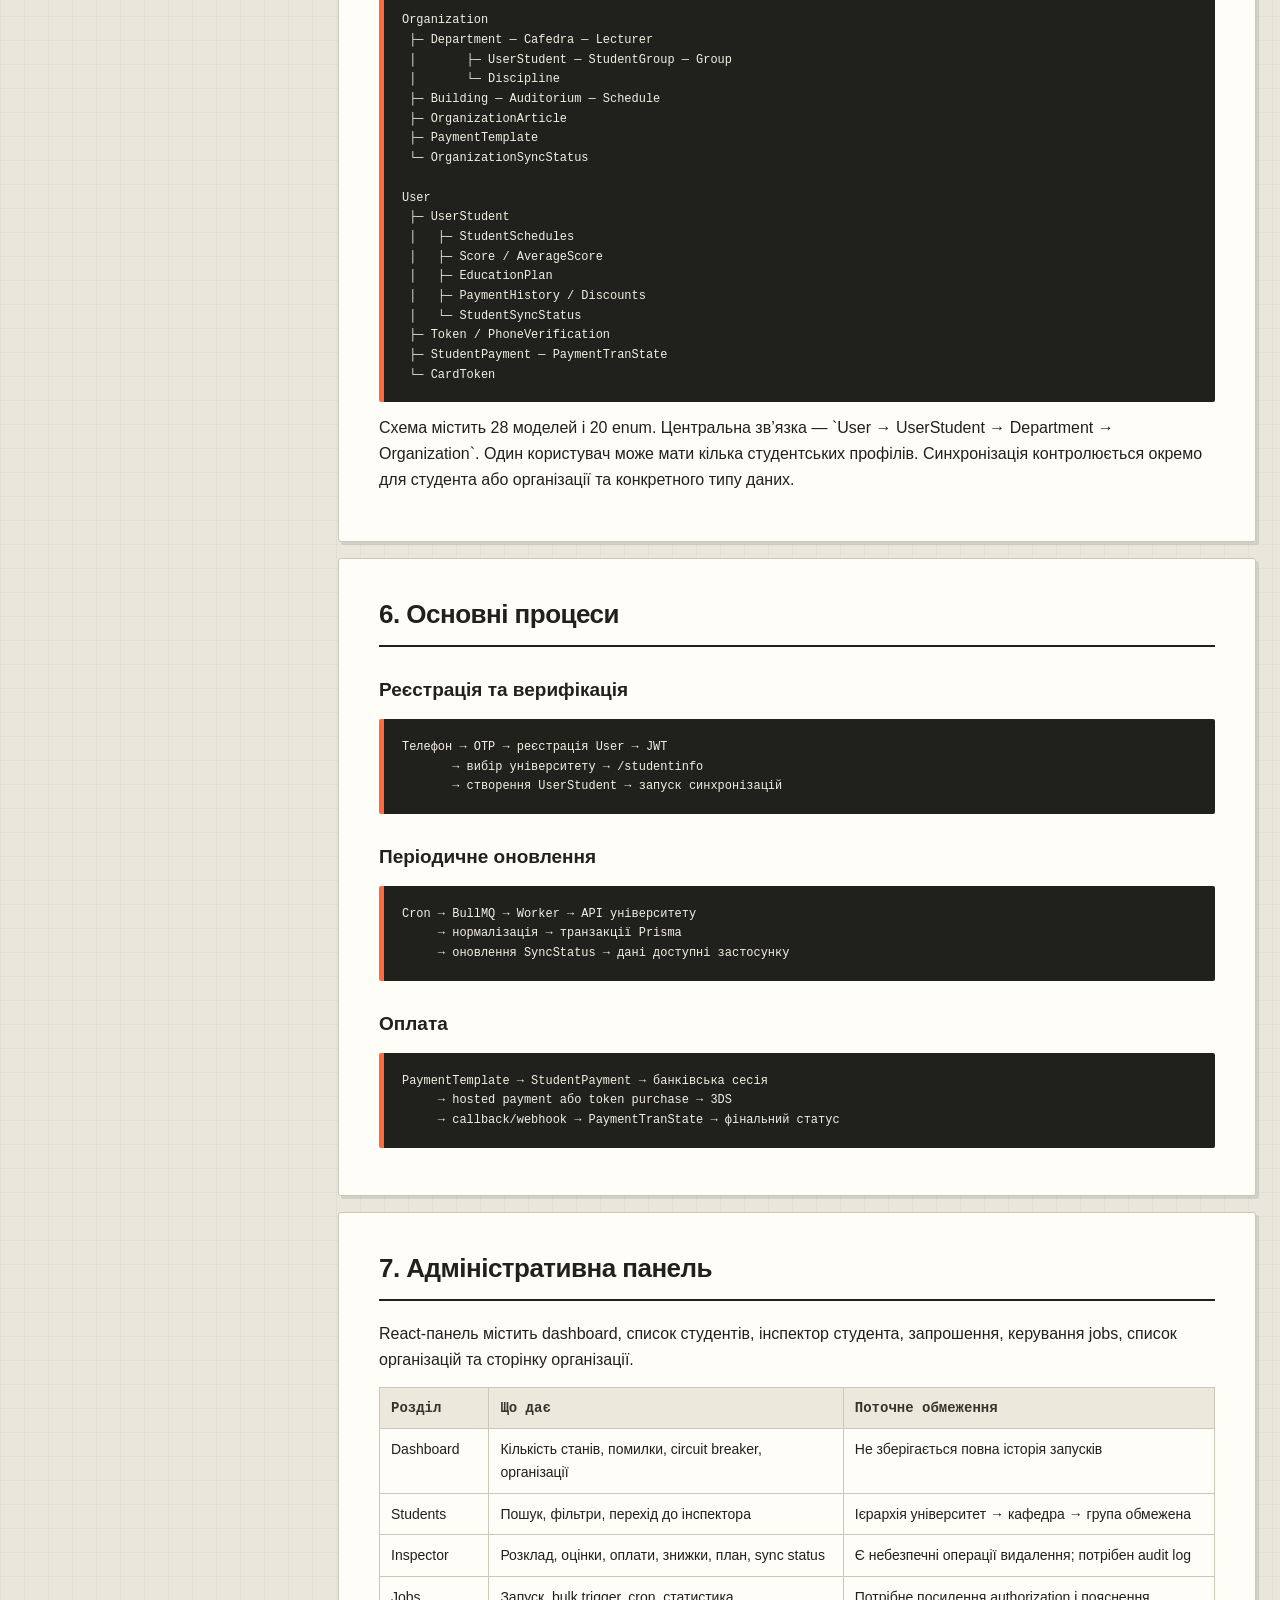
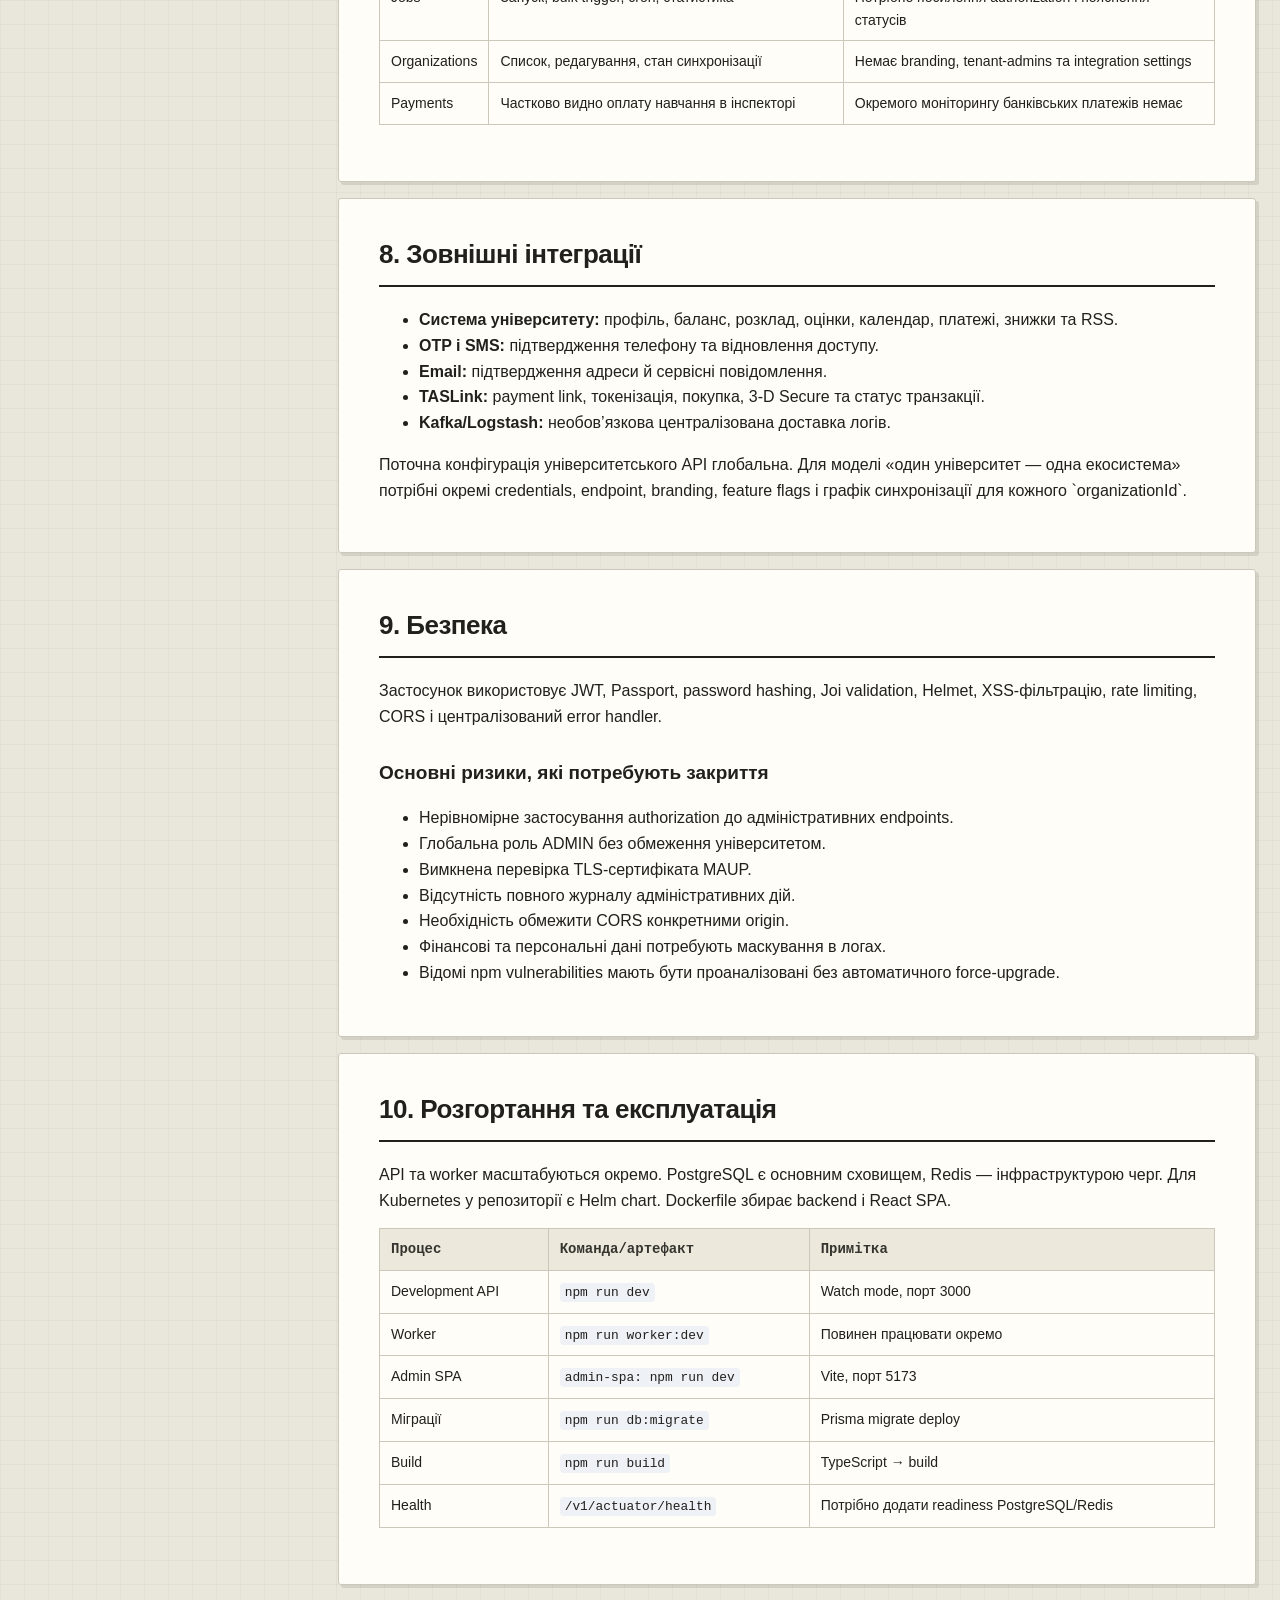
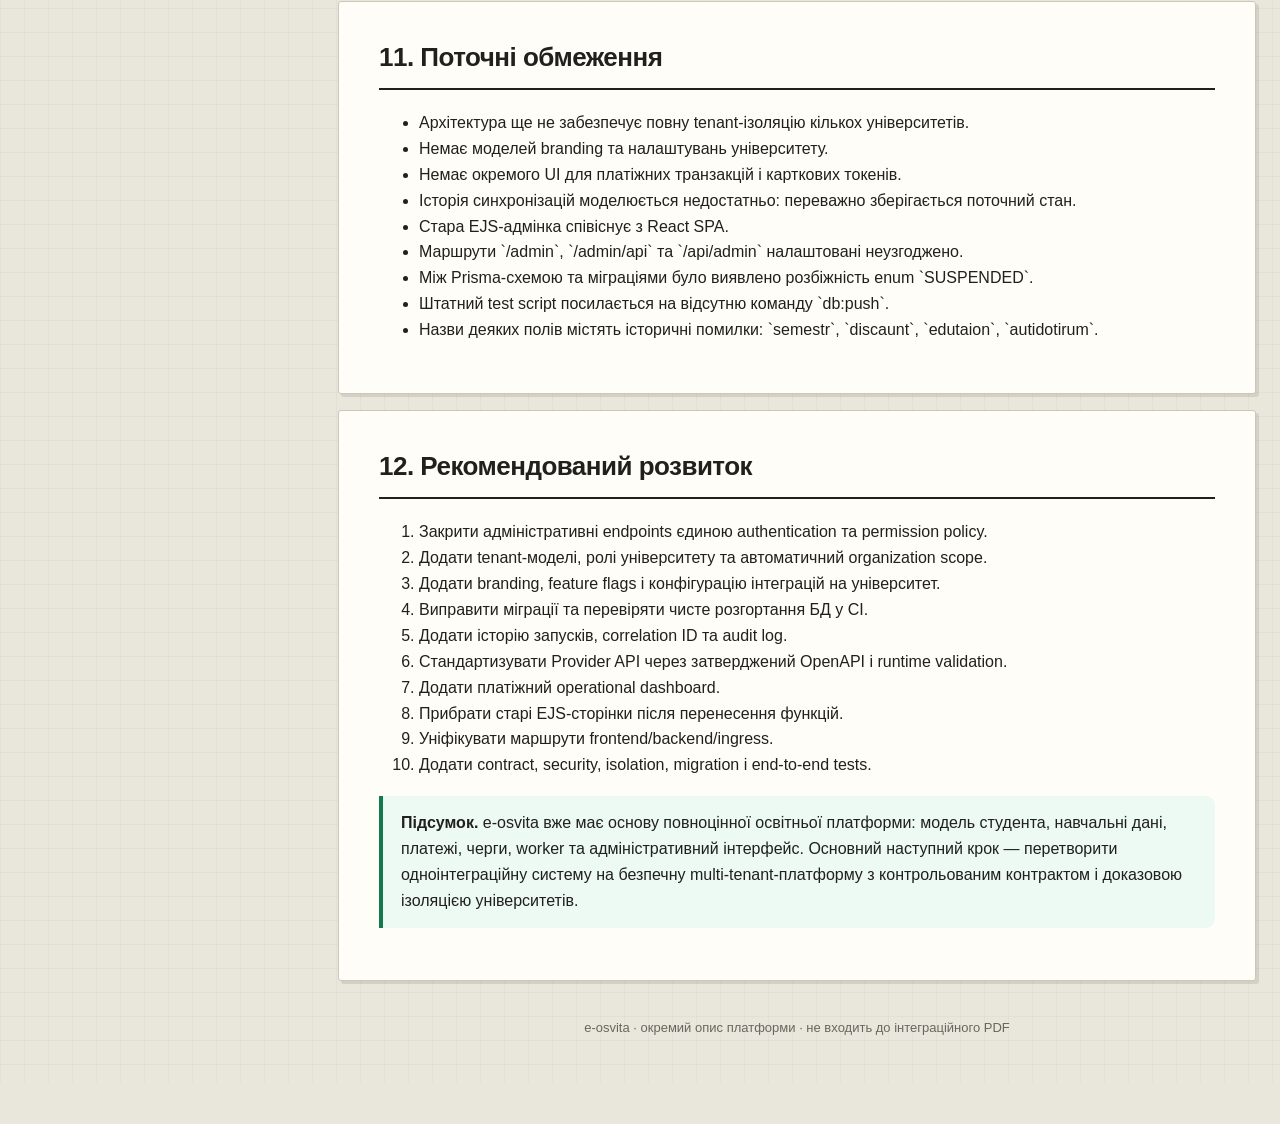
==== commit 33e85062: "Redesign documentation as an engineering field guide" ====
--- a/application-overview.html
+++ b/application-overview.html
@@ -35,9 +35,9 @@
 
     <main>
       <header class="hero">
-        <div class="eyebrow">Окремий огляд продукту</div>
-        <h1>e-osvita: повний опис платформи</h1>
-        <p class="lead">Стисле, але достатньо повне пояснення призначення, можливостей, архітектури, даних та поточного стану системи.</p>
+        <div class="eyebrow">Моя карта системи / без маркетингових обіцянок</div>
+        <h1>Що насправді знаходиться всередині e-osvita</h1>
+        <p class="lead">Розкладаю проєкт по частинах: що бачить студент, що робить worker, де лежать дані та які місця поки не можна називати завершеними.</p>
         <div class="meta">
           <span class="pill">Backend + Worker + Admin SPA</span>
           <span class="pill">Node.js / React / PostgreSQL</span>
--- a/styles.css
+++ b/styles.css
@@ -1,51 +1,52 @@
 :root {
-  --ink: #172033;
-  --muted: #607089;
-  --line: #dce3ed;
-  --brand: #174a8b;
-  --brand-soft: #eef5ff;
+  --ink: #20201d;
+  --muted: #68675f;
+  --line: #cbc8bb;
+  --brand: #bd3b19;
+  --brand-soft: #fff0e8;
   --good: #137a4d;
   --warn: #9a6700;
   --danger: #b42318;
-  --paper: #fff;
-  --canvas: #f5f7fa;
+  --paper: #fffdf7;
+  --canvas: #e9e6dc;
 }
 
 * { box-sizing: border-box; }
 html { scroll-behavior: smooth; }
-body { margin: 0; color: var(--ink); background: var(--canvas); font: 16px/1.58 Arial, sans-serif; }
+body { margin: 0; color: var(--ink); background-color: var(--canvas); background-image: linear-gradient(rgba(40,40,35,.035) 1px, transparent 1px), linear-gradient(90deg, rgba(40,40,35,.035) 1px, transparent 1px); background-size: 24px 24px; font: 16px/1.62 Inter, "Segoe UI", Arial, sans-serif; }
 a { color: var(--brand); }
-.layout { display: grid; grid-template-columns: 280px minmax(0, 920px); gap: 32px; max-width: 1260px; margin: 0 auto; padding: 24px; }
-.sidebar { position: sticky; top: 16px; align-self: start; max-height: calc(100vh - 32px); overflow: auto; background: var(--paper); border: 1px solid var(--line); border-radius: 16px; padding: 20px; }
-.brand { font-weight: 800; color: var(--brand); font-size: 20px; margin-bottom: 4px; }
+.layout { display: grid; grid-template-columns: 290px minmax(0, 940px); gap: 24px; max-width: 1280px; margin: 0 auto; padding: 24px; }
+.sidebar { position: sticky; top: 16px; align-self: start; max-height: calc(100vh - 32px); overflow: auto; background: #20201d; color:#f5f0e4; border: 0; border-radius: 3px; padding: 22px; box-shadow: 7px 7px 0 #c9c4b4; }
+.brand { font: 800 20px/1.1 "Courier New", monospace; color: #ff6b3d; margin-bottom: 7px; letter-spacing:-.04em; }
 .version { color: var(--muted); font-size: 12px; margin-bottom: 18px; }
 .toc { display: grid; gap: 4px; }
-.toc a { color: #42516a; text-decoration: none; padding: 7px 9px; border-radius: 7px; font-size: 14px; }
-.toc a:hover, .toc a.active { color: var(--brand); background: var(--brand-soft); }
-.print-button { width: 100%; margin-top: 18px; padding: 11px; border: 0; border-radius: 9px; background: var(--brand); color: white; font-weight: 700; cursor: pointer; }
+.toc a { color: #d4d0c5; text-decoration: none; padding: 7px 9px; border-radius: 2px; border-left:2px solid transparent; font-size: 13px; }
+.toc a:hover, .toc a.active { color: #fff; background: #34332e; border-left-color:#ff6b3d; }
+.print-button { width: 100%; margin-top: 18px; padding: 11px; border: 1px solid #ff6b3d; border-radius: 2px; background: transparent; color: #fff; font-weight: 700; cursor: pointer; }
 main { min-width: 0; }
-.hero, section { background: var(--paper); border: 1px solid var(--line); border-radius: 16px; padding: 34px 40px; margin-bottom: 20px; }
-.hero { padding: 54px 48px; background: linear-gradient(135deg, #123f78, #2367ad); color: white; }
-.eyebrow { text-transform: uppercase; letter-spacing: .12em; font-size: 12px; font-weight: 700; opacity: .8; }
-h1 { font-size: 40px; line-height: 1.12; margin: 12px 0 18px; }
-h2 { margin: 0 0 20px; color: #153b6b; font-size: 27px; }
+.hero, section { background: var(--paper); border: 1px solid var(--line); border-radius: 3px; padding: 34px 40px; margin-bottom: 16px; box-shadow:3px 3px 0 rgba(50,48,42,.12); }
+.hero { position:relative; overflow:hidden; padding: 54px 48px; background: #fffdf7; color:var(--ink); border-top:8px solid var(--brand); }
+.hero::after { content:"WORKING COPY"; position:absolute; right:-30px; bottom:16px; transform:rotate(-7deg); border:3px solid rgba(189,59,25,.18); color:rgba(189,59,25,.2); padding:7px 18px; font:800 24px "Courier New",monospace; letter-spacing:.08em; }
+.eyebrow { text-transform: uppercase; letter-spacing: .12em; font:700 12px "Courier New",monospace; color:var(--brand); }
+h1 { font-size: 42px; line-height: 1.08; margin: 12px 0 18px; letter-spacing:-.035em; max-width:760px; }
+h2 { margin: 0 0 20px; color: var(--ink); font-size: 26px; letter-spacing:-.02em; border-bottom:2px solid var(--ink); padding-bottom:10px; }
 h3 { margin: 28px 0 10px; font-size: 19px; }
 p { margin: 8px 0 14px; }
 .lead { font-size: 19px; max-width: 760px; opacity: .92; }
 .meta { display: flex; flex-wrap: wrap; gap: 10px; margin-top: 28px; }
-.pill { border: 1px solid rgba(255,255,255,.35); border-radius: 999px; padding: 6px 12px; font-size: 13px; }
+.pill { border: 1px solid var(--ink); border-radius: 2px; padding: 5px 9px; font:12px "Courier New",monospace; background:#f5f0e4; }
 .callout { border-left: 4px solid var(--brand); background: var(--brand-soft); padding: 14px 18px; margin: 18px 0; border-radius: 0 9px 9px 0; }
 .callout.warning { border-color: var(--warn); background: #fff8e6; }
 .callout.danger { border-color: var(--danger); background: #fff1f0; }
 .callout.good { border-color: var(--good); background: #edf9f3; }
 .grid { display: grid; grid-template-columns: repeat(2, minmax(0, 1fr)); gap: 14px; }
-.card { border: 1px solid var(--line); border-radius: 10px; padding: 16px; }
-.card strong { display: block; color: #183f70; margin-bottom: 5px; }
+.card { border: 1px solid var(--line); border-radius: 2px; padding: 16px; background:#faf7ee; }
+.card strong { display: block; color: var(--brand); margin-bottom: 5px; font-family:"Courier New",monospace; }
 table { width: 100%; border-collapse: collapse; margin: 14px 0 22px; font-size: 14px; }
 th, td { border: 1px solid var(--line); text-align: left; vertical-align: top; padding: 9px 11px; }
-th { background: #f0f4f9; color: #29415f; }
+th { background: #ece8dc; color: #35342f; font-family:"Courier New",monospace; }
 code { font-family: "Courier New", monospace; font-size: .92em; background: #eef1f5; padding: 2px 5px; border-radius: 4px; }
-pre { overflow: auto; background: #101827; color: #e6edf7; border-radius: 10px; padding: 18px; line-height: 1.48; font-size: 13px; }
+pre { overflow: auto; background: #20201d; color: #f4efe3; border-radius: 2px; border-left:5px solid #ff6b3d; padding: 18px; line-height: 1.48; font-size: 13px; }
 pre code { background: transparent; padding: 0; color: inherit; }
 .method { display: inline-block; min-width: 48px; text-align: center; color: white; background: #1f6f50; padding: 2px 7px; border-radius: 4px; font: 700 11px Arial; }
 .status { font-weight: 700; }
@@ -78,4 +79,3 @@
   a { color: inherit; text-decoration: none; }
   .footer { display: none; }
 }
-
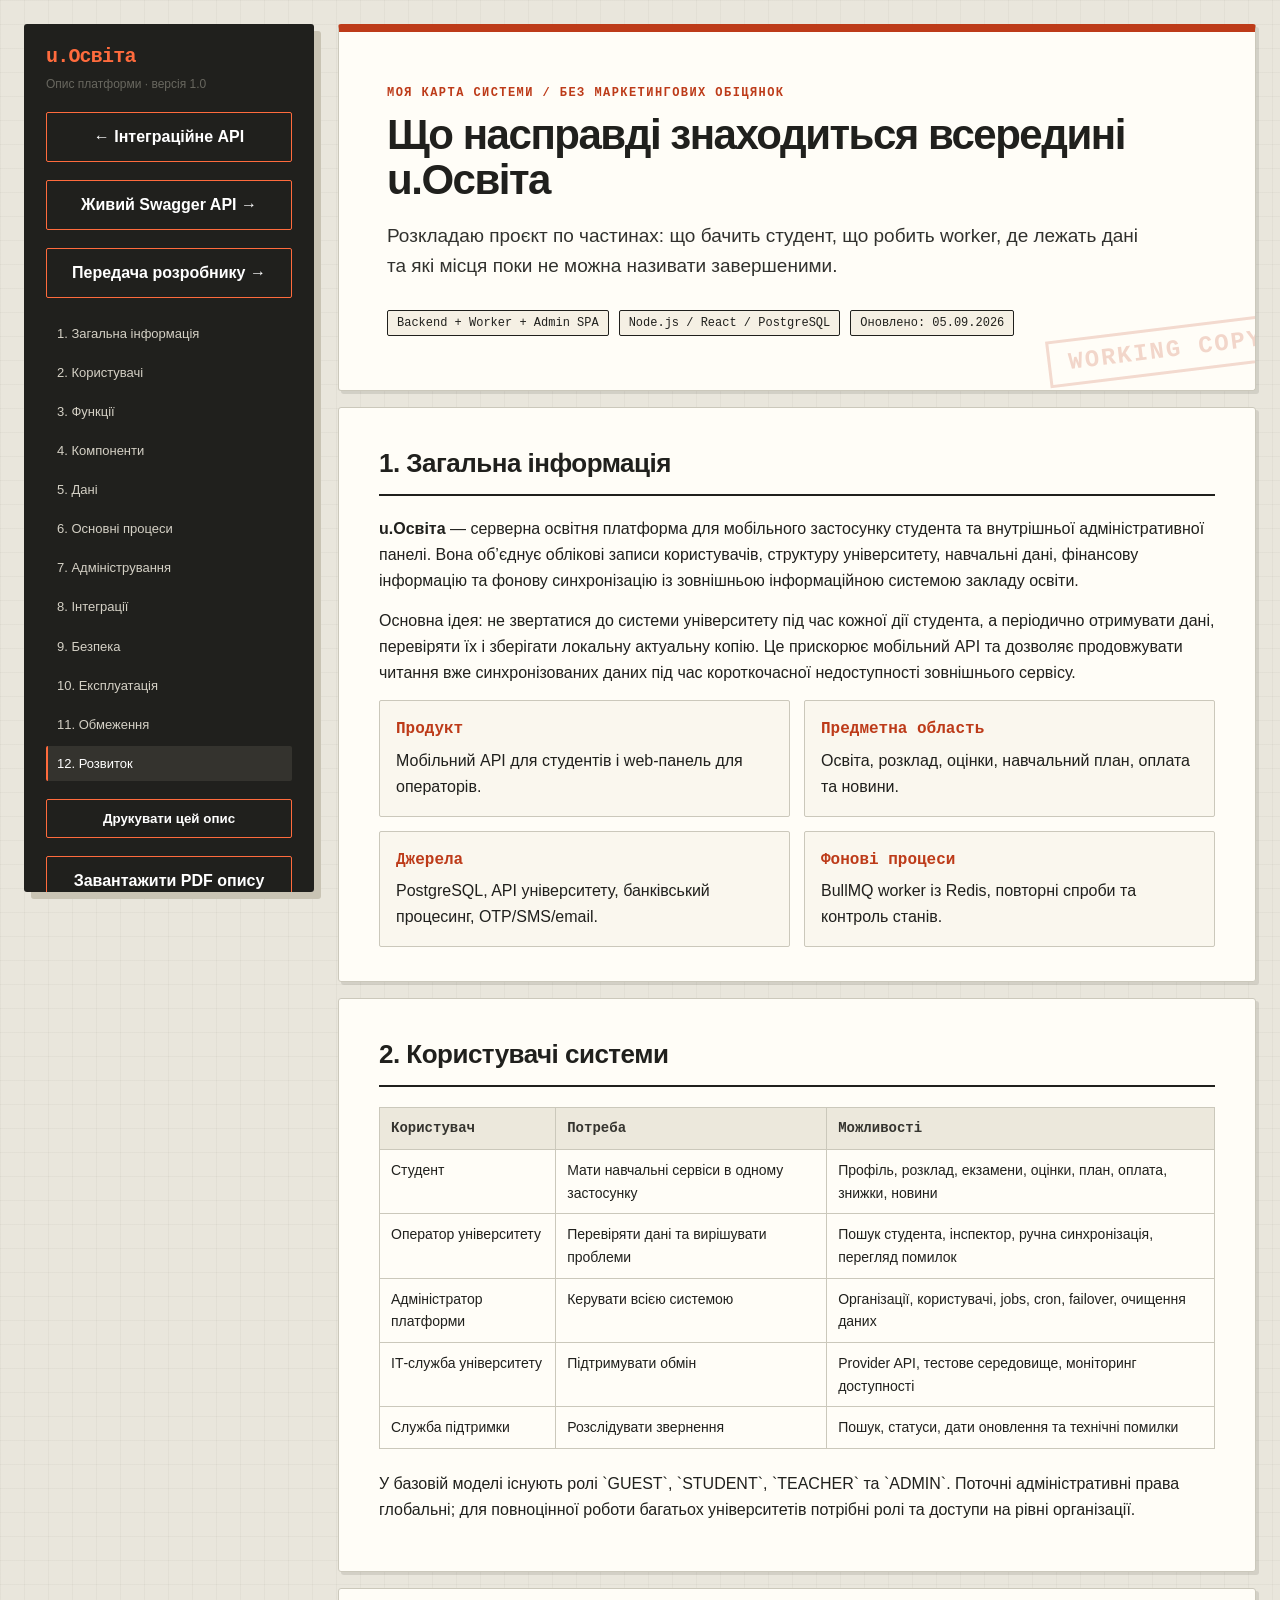
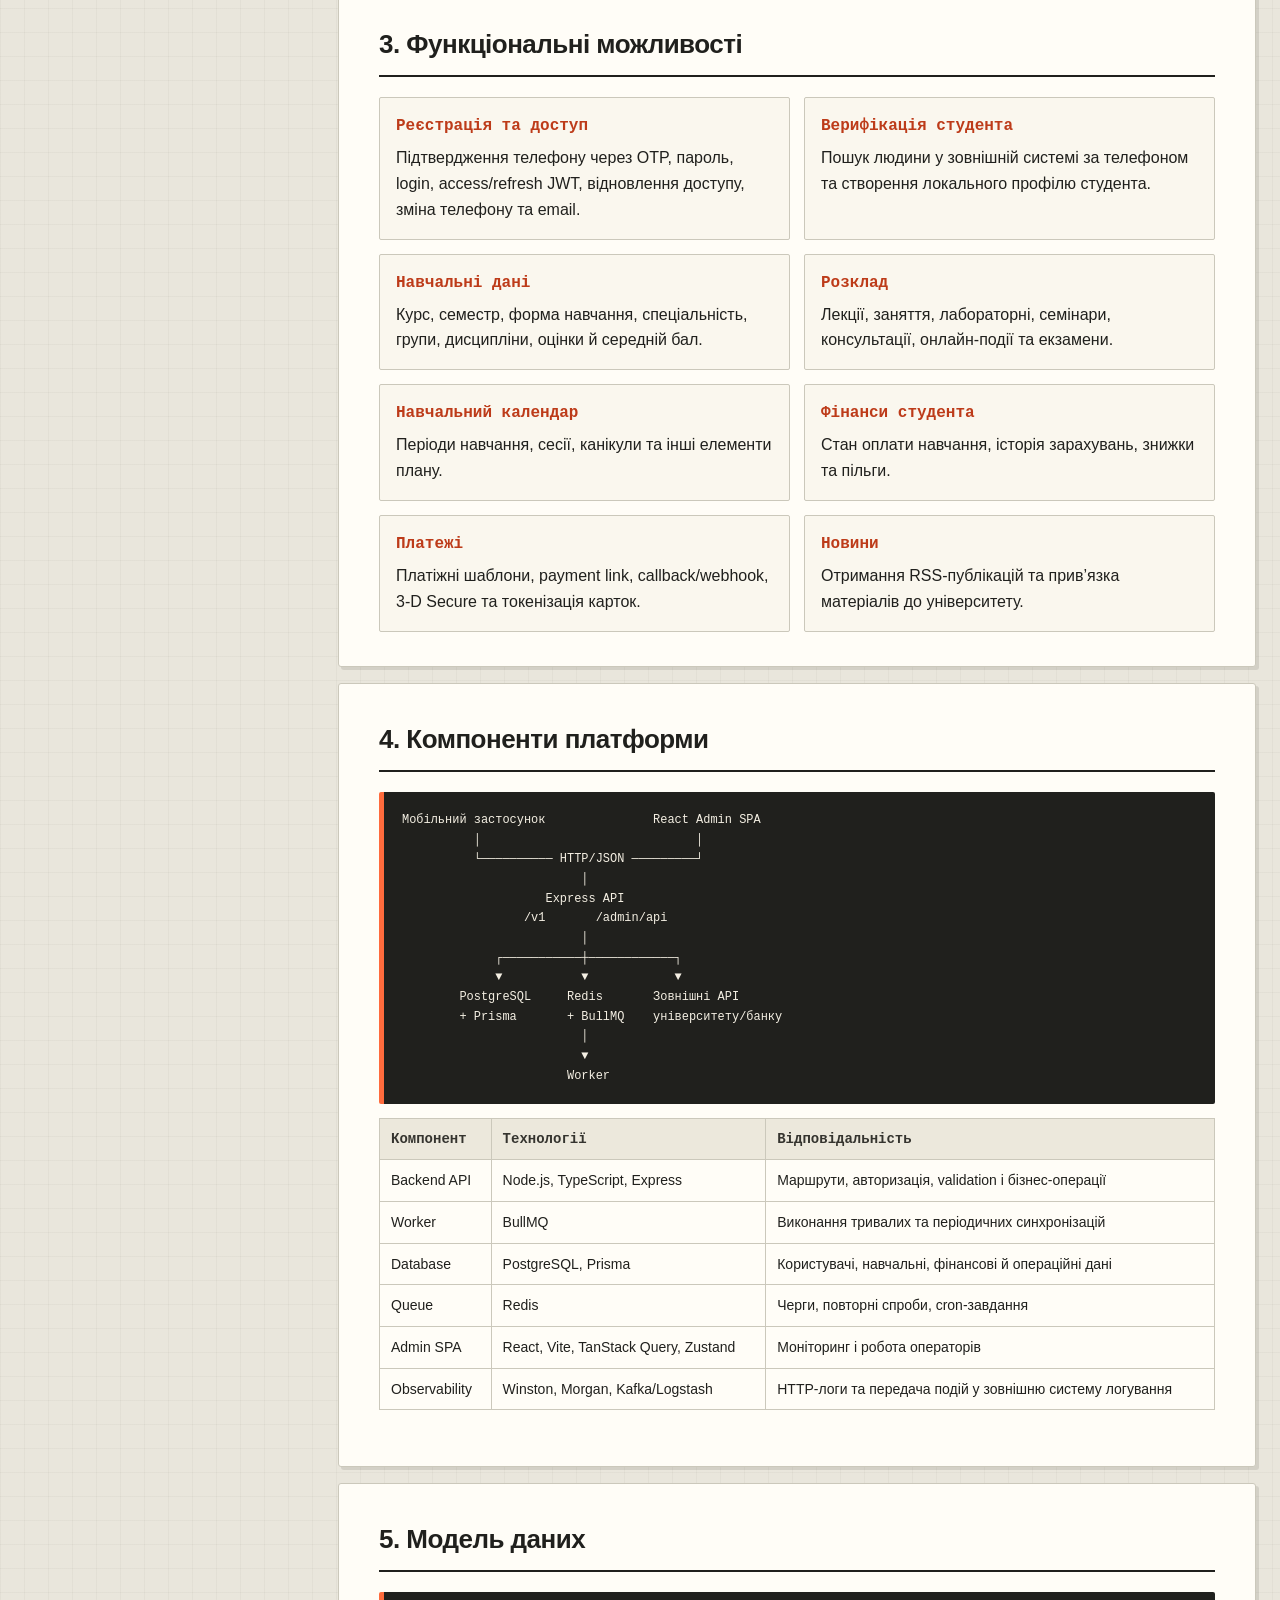
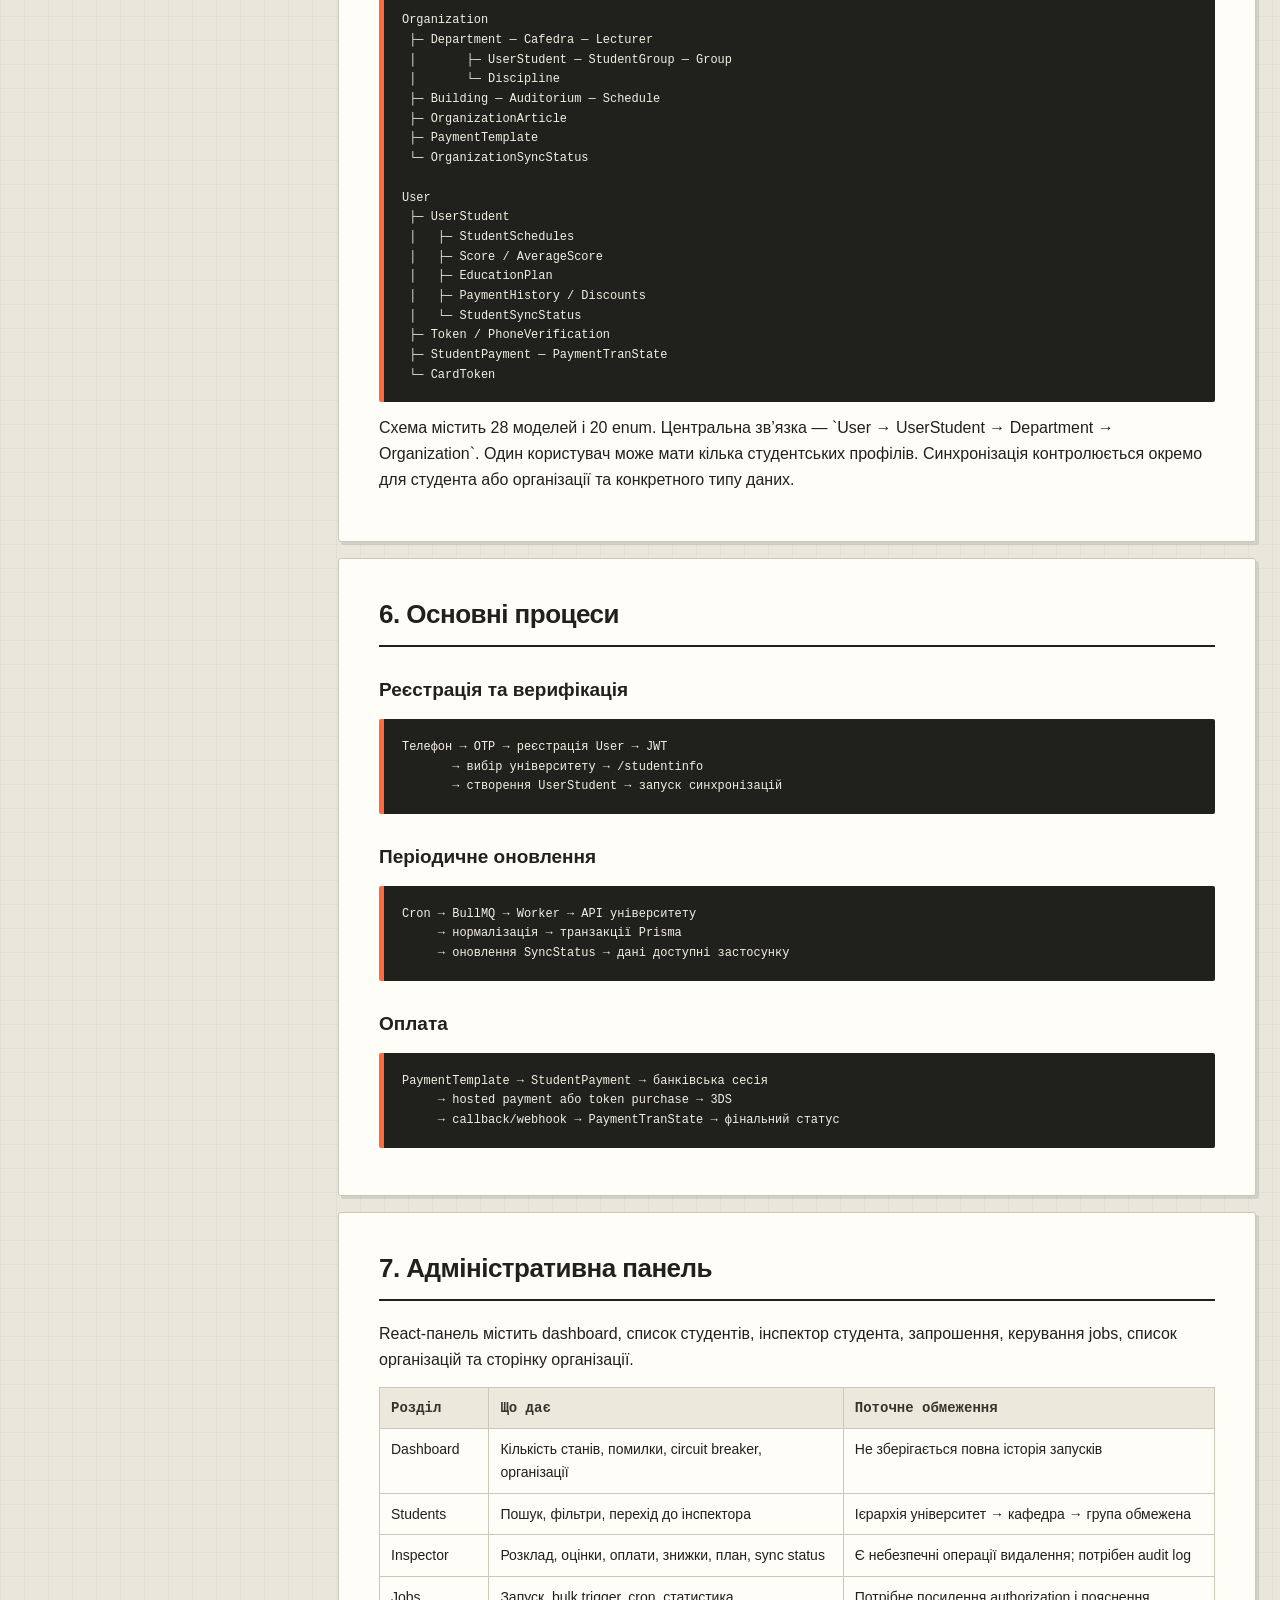
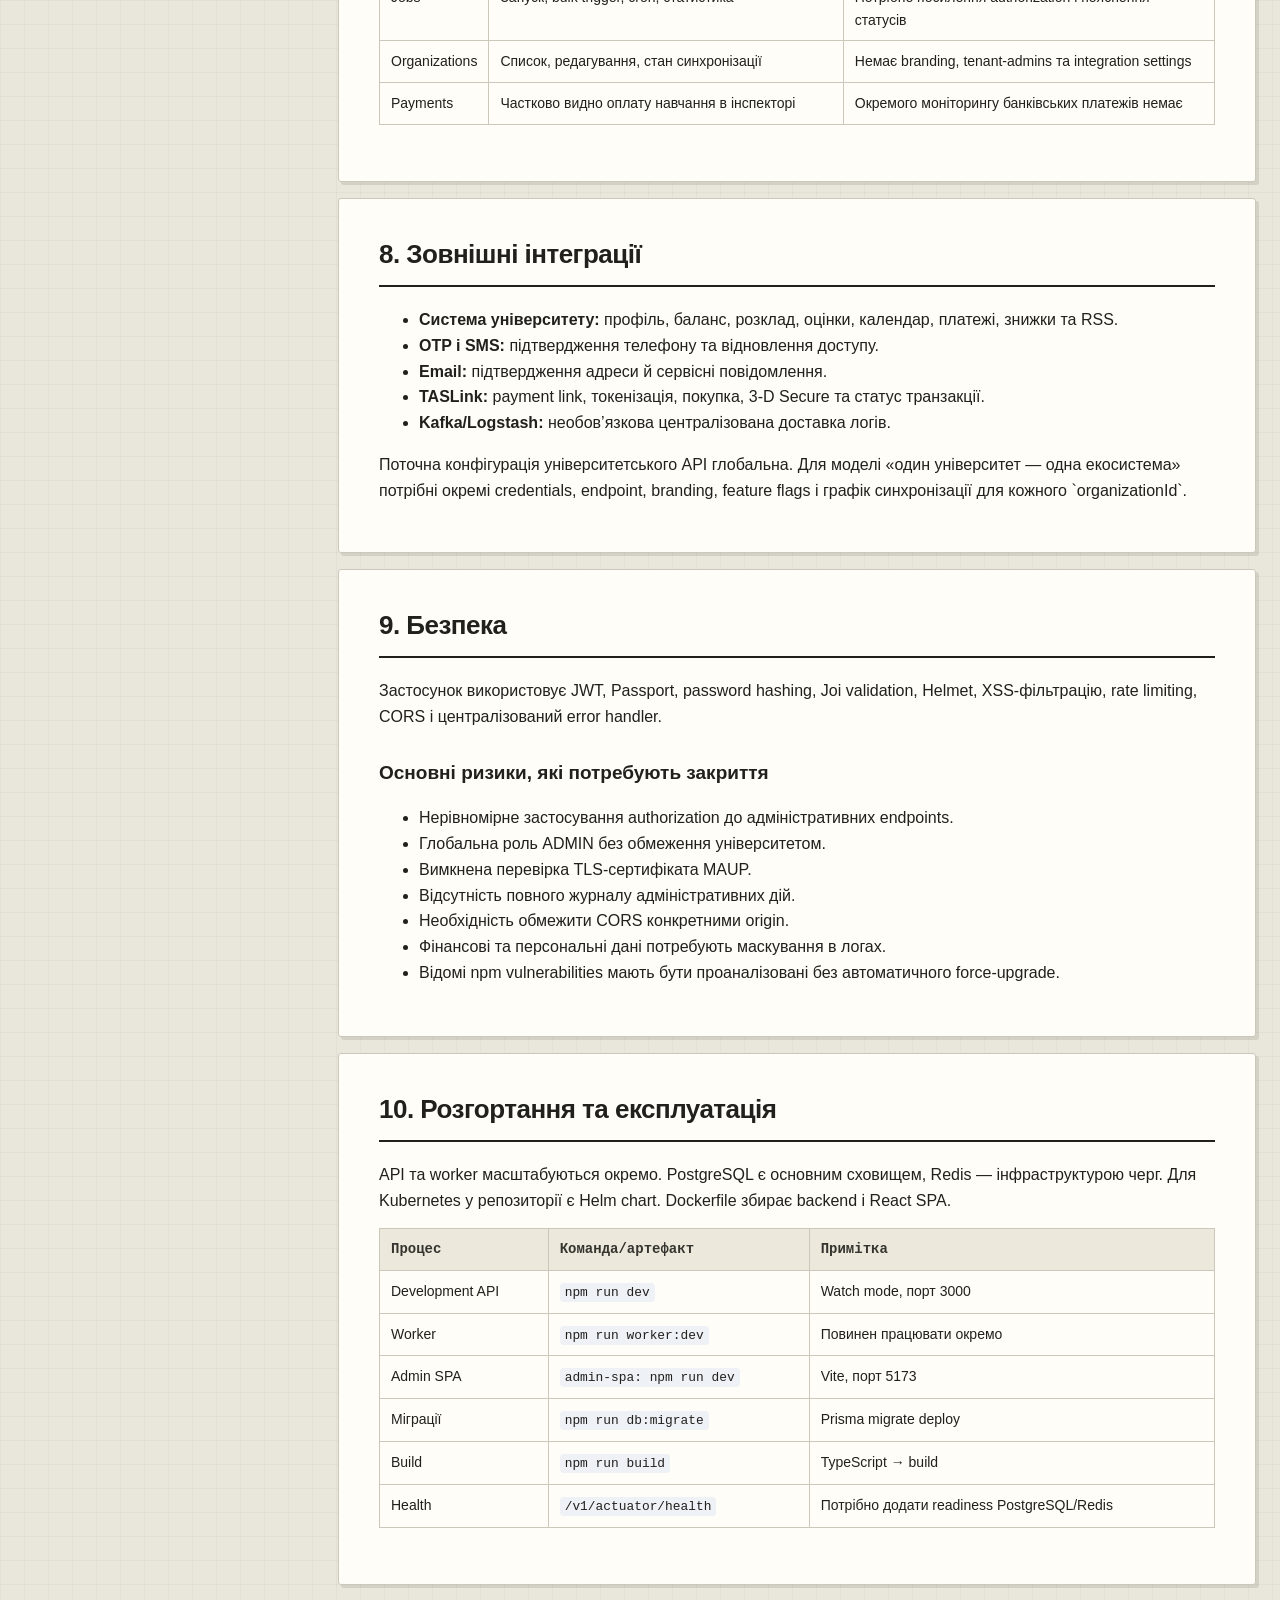
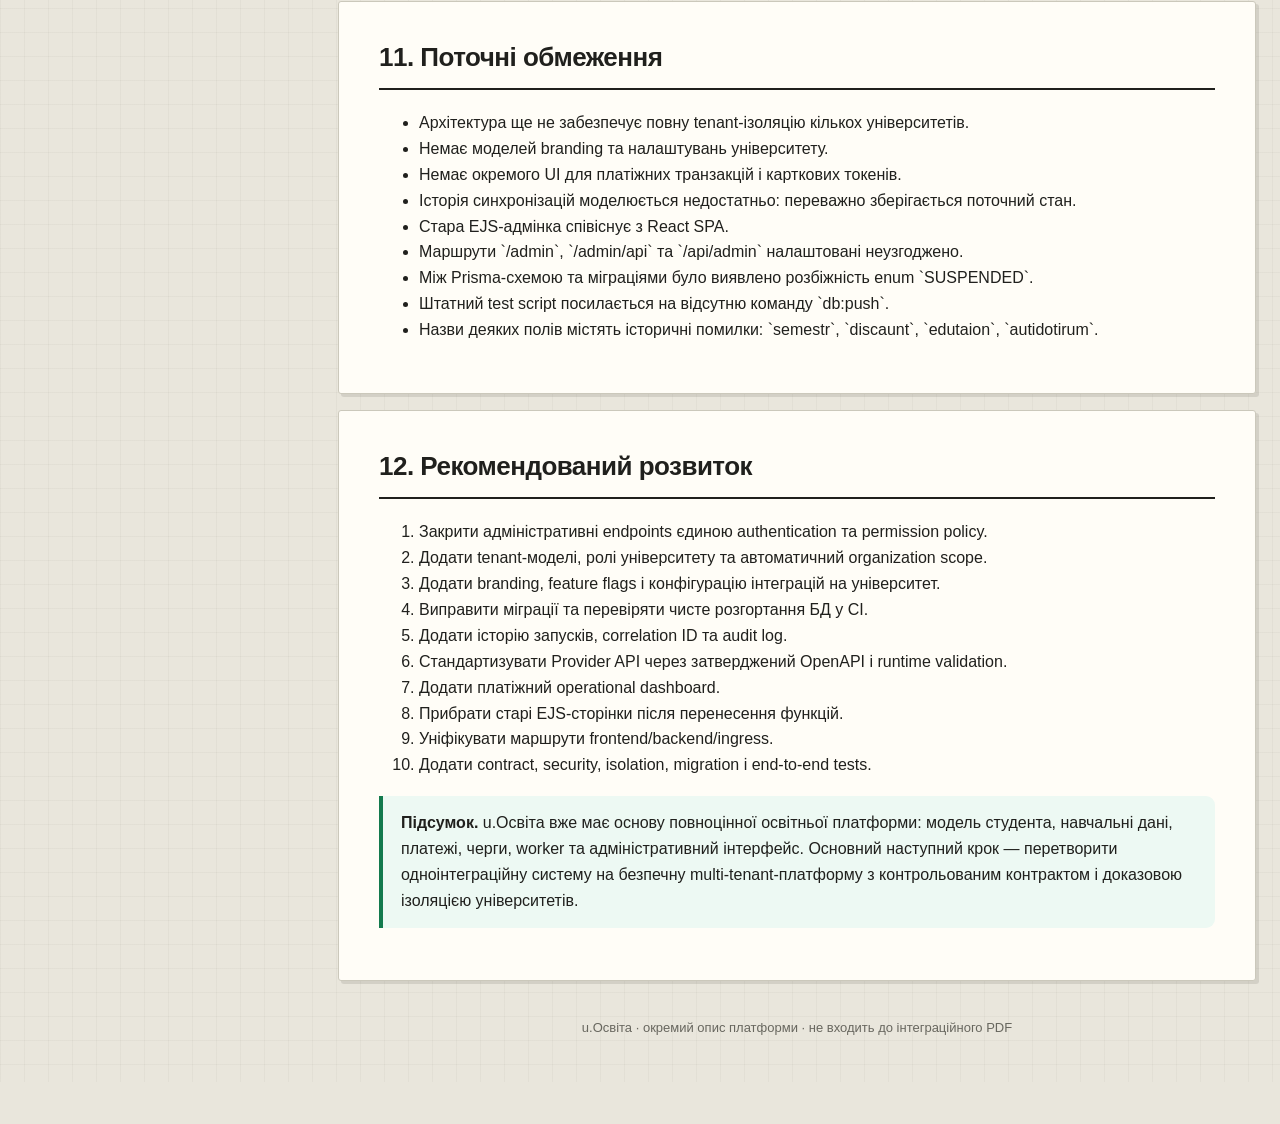
==== commit 904f0d17: "Make u.Освіта API reference the site home page" ====
--- a/application-overview.html
+++ b/application-overview.html
@@ -3,14 +3,14 @@
 <head>
   <meta charset="utf-8">
   <meta name="viewport" content="width=device-width,initial-scale=1">
-  <title>e-osvita — повний опис платформи</title>
-  <meta name="description" content="Стислий повний опис освітньої платформи e-osvita">
+  <title>u.Освіта — повний опис платформи</title>
+  <meta name="description" content="Стислий повний опис освітньої платформи u.Освіта">
   <link rel="stylesheet" href="styles.css">
 </head>
 <body>
   <div class="layout">
     <aside class="sidebar">
-      <div class="brand">e-osvita</div>
+      <div class="brand">u.Освіта</div>
       <div class="version">Опис платформи · версія 1.0</div>
       <a class="print-button" style="display:block;text-align:center;text-decoration:none;margin:0 0 18px" href="index.html">← Інтеграційне API</a>
       <a class="print-button" style="display:block;text-align:center;text-decoration:none;margin:0 0 18px" href="swagger.html">Живий Swagger API →</a>
@@ -36,7 +36,7 @@
     <main>
       <header class="hero">
         <div class="eyebrow">Моя карта системи / без маркетингових обіцянок</div>
-        <h1>Що насправді знаходиться всередині e-osvita</h1>
+        <h1>Що насправді знаходиться всередині u.Освіта</h1>
         <p class="lead">Розкладаю проєкт по частинах: що бачить студент, що робить worker, де лежать дані та які місця поки не можна називати завершеними.</p>
         <div class="meta">
           <span class="pill">Backend + Worker + Admin SPA</span>
@@ -47,7 +47,7 @@
 
       <section id="summary">
         <h2>1. Загальна інформація</h2>
-        <p><strong>e-osvita</strong> — серверна освітня платформа для мобільного застосунку студента та внутрішньої адміністративної панелі. Вона об’єднує облікові записи користувачів, структуру університету, навчальні дані, фінансову інформацію та фонову синхронізацію із зовнішньою інформаційною системою закладу освіти.</p>
+        <p><strong>u.Освіта</strong> — серверна освітня платформа для мобільного застосунку студента та внутрішньої адміністративної панелі. Вона об’єднує облікові записи користувачів, структуру університету, навчальні дані, фінансову інформацію та фонову синхронізацію із зовнішньою інформаційною системою закладу освіти.</p>
         <p>Основна ідея: не звертатися до системи університету під час кожної дії студента, а періодично отримувати дані, перевіряти їх і зберігати локальну актуальну копію. Це прискорює мобільний API та дозволяє продовжувати читання вже синхронізованих даних під час короткочасної недоступності зовнішнього сервісу.</p>
         <div class="grid">
           <div class="card"><strong>Продукт</strong>Мобільний API для студентів і web-панель для операторів.</div>
@@ -243,10 +243,10 @@
           <li>Уніфікувати маршрути frontend/backend/ingress.</li>
           <li>Додати contract, security, isolation, migration і end-to-end tests.</li>
         </ol>
-        <div class="callout good"><strong>Підсумок.</strong> e-osvita вже має основу повноцінної освітньої платформи: модель студента, навчальні дані, платежі, черги, worker та адміністративний інтерфейс. Основний наступний крок — перетворити одноінтеграційну систему на безпечну multi-tenant-платформу з контрольованим контрактом і доказовою ізоляцією університетів.</div>
-      </section>
-
-      <div class="footer">e-osvita · окремий опис платформи · не входить до інтеграційного PDF</div>
+        <div class="callout good"><strong>Підсумок.</strong> u.Освіта вже має основу повноцінної освітньої платформи: модель студента, навчальні дані, платежі, черги, worker та адміністративний інтерфейс. Основний наступний крок — перетворити одноінтеграційну систему на безпечну multi-tenant-платформу з контрольованим контрактом і доказовою ізоляцією університетів.</div>
+      </section>
+
+      <div class="footer">u.Освіта · окремий опис платформи · не входить до інтеграційного PDF</div>
     </main>
   </div>
   <script src="app.js"></script>
